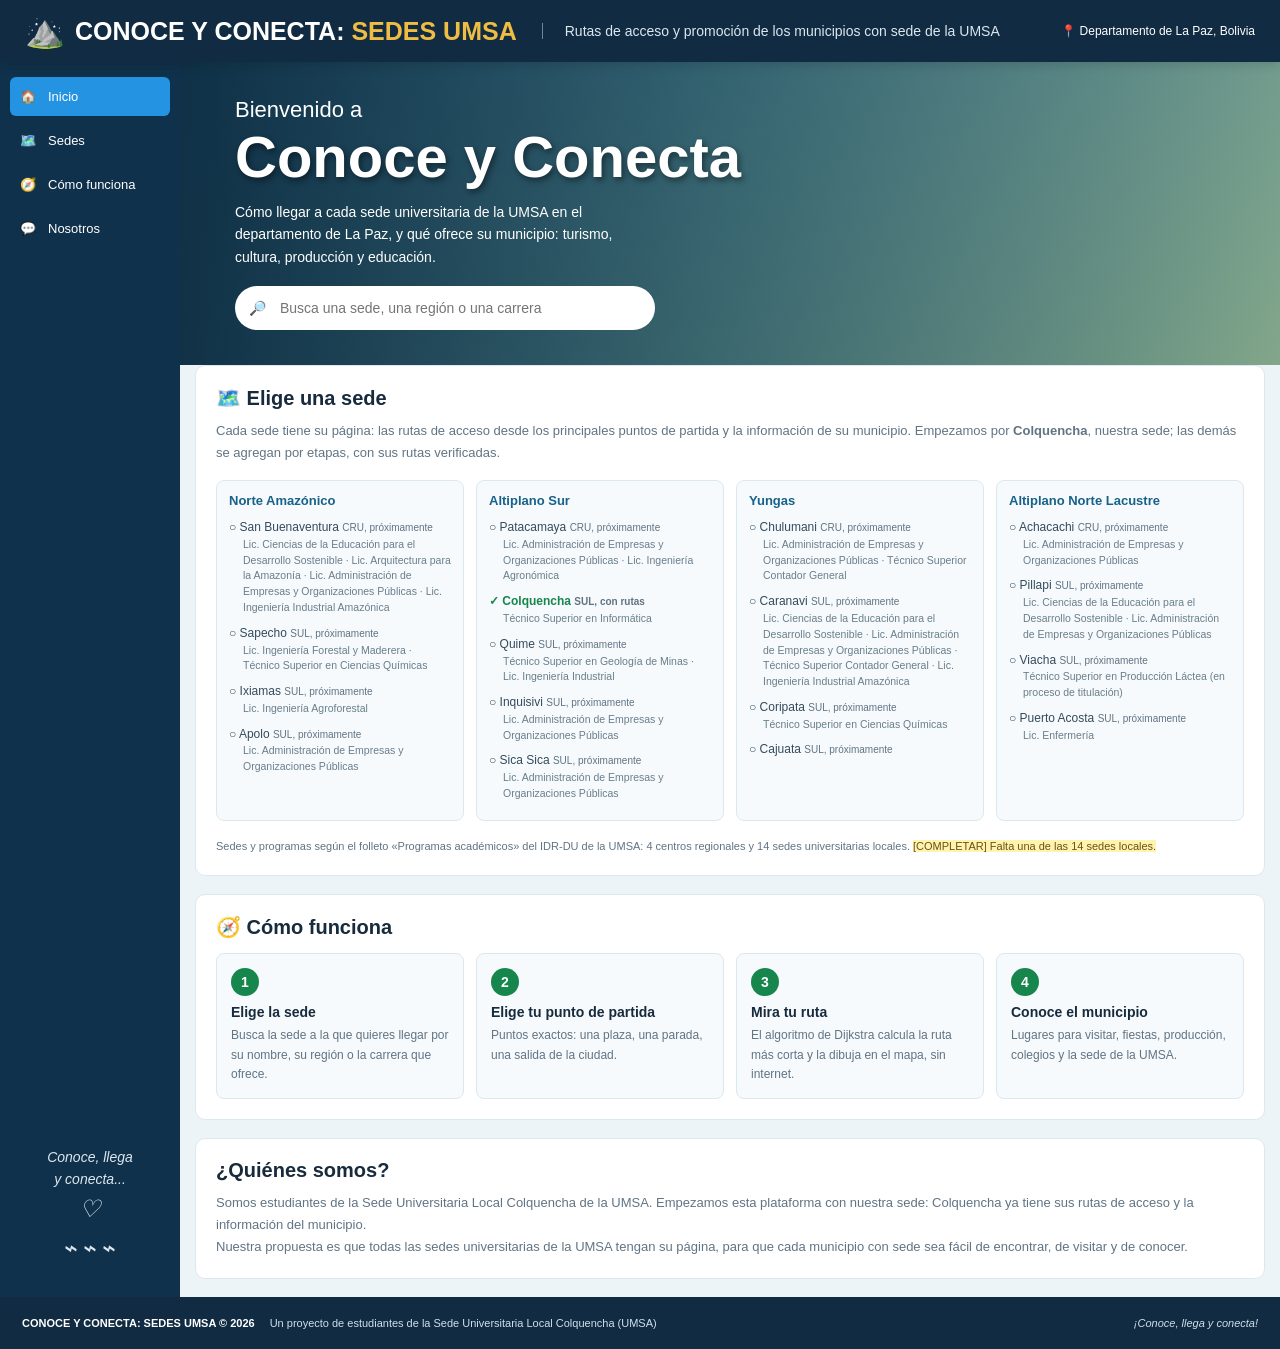
==== index.html @ 4ec98ca7 "Sedes y programas según el folleto del IDR-DU; buscador por carrera" ====
<!DOCTYPE html>
<html lang="es">
<head>
    <meta charset="UTF-8">
    <meta name="viewport" content="width=device-width, initial-scale=1.0">

    <title>Conoce y Conecta: Sedes UMSA</title>

    <link rel="stylesheet" href="estilo.css">
</head>

<body class="inicio">

    <!-- BARRA SUPERIOR -->
    <header class="topbar">

        <a class="logo" href="index.html">
            <span class="logo-icon">⛰️</span>
            <span>CONOCE Y CONECTA: <span>SEDES UMSA</span></span>
        </a>

        <div class="slogan">
            Rutas de acceso y promoción de los municipios con sede de la UMSA
        </div>

        <div class="top-icons">
            <span>📍 Departamento de La Paz, Bolivia</span>
        </div>

    </header>


    <!-- CONTENEDOR PRINCIPAL -->
    <div class="layout">


        <!-- MENÚ LATERAL -->
        <aside class="sidebar">

            <nav>

                <a href="#inicio" class="menu-activo">
                    🏠 <span>Inicio</span>
                </a>

                <a href="#sedes">
                    🗺️ <span>Sedes</span>
                </a>

                <a href="#como">
                    🧭 <span>Cómo funciona</span>
                </a>

                <a href="#nosotros">
                    💬 <span>Nosotros</span>
                </a>

            </nav>


            <div class="sidebar-frase">
                <p>Conoce, llega<br>
                y conecta...</p>

                <div>♡</div>
                <div class="montana">⌁⌁⌁</div>
            </div>

        </aside>


        <!-- CONTENIDO -->
        <main class="contenido">


            <!-- HERO -->
            <section id="inicio" class="hero hero-inicio">

                <div class="hero-text">

                    <p>Bienvenido a</p>

                    <h1>Conoce y Conecta</h1>

                    <span>
                        Cómo llegar a cada sede universitaria de la UMSA
                        en el departamento de La Paz, y qué ofrece su municipio:
                        turismo, cultura, producción y educación.
                    </span>

                    <label class="buscador" for="buscarSede">
                        🔎
                        <input id="buscarSede" type="search"
                               placeholder="Busca una sede, una región o una carrera">
                    </label>

                </div>

            </section>


            <!-- LAS SEDES: las tarjetas las arma inicio.js con SEDES de sedes.js -->
            <section id="sedes" class="sedes">

                <h2>🗺️ Elige una sede</h2>

                <p>
                    Cada sede tiene su página: las rutas de acceso desde los
                    principales puntos de partida y la información de su municipio.
                    Empezamos por <b>Colquencha</b>, nuestra sede; las demás se
                    agregan por etapas, con sus rutas verificadas.
                </p>

                <p id="sinResultados" class="sin-resultados" hidden>
                    No hay ninguna sede con ese nombre.
                </p>

                <div id="sedesRegiones" class="sedes-regiones"></div>

                <p class="sedes-fuente">
                    Sedes y programas según el folleto «Programas académicos» del IDR-DU de la UMSA:
                    4 centros regionales y 14 sedes universitarias locales.
                    <span class="completar">[COMPLETAR] Falta una de las 14 sedes locales.</span>
                </p>

            </section>


            <!-- CÓMO FUNCIONA -->
            <section id="como" class="como">

                <h2>🧭 Cómo funciona</h2>

                <div class="pasos-como">

                    <div>
                        <b>1</b>
                        <h3>Elige la sede</h3>
                        <p>Busca la sede a la que quieres llegar por su nombre, su región o la carrera que ofrece.</p>
                    </div>

                    <div>
                        <b>2</b>
                        <h3>Elige tu punto de partida</h3>
                        <p>Puntos exactos: una plaza, una parada, una salida de la ciudad.</p>
                    </div>

                    <div>
                        <b>3</b>
                        <h3>Mira tu ruta</h3>
                        <p>El algoritmo de Dijkstra calcula la ruta más corta y la dibuja en el mapa, sin internet.</p>
                    </div>

                    <div>
                        <b>4</b>
                        <h3>Conoce el municipio</h3>
                        <p>Lugares para visitar, fiestas, producción, colegios y la sede de la UMSA.</p>
                    </div>

                </div>

            </section>


            <!-- NOSOTROS -->
            <section id="nosotros" class="nosotros">

                <h2>¿Quiénes somos?</h2>

                <p>
                    Somos estudiantes de la Sede Universitaria Local Colquencha
                    de la UMSA. Empezamos esta plataforma con nuestra sede:
                    Colquencha ya tiene sus rutas de acceso y la información del municipio.
                </p>

                <p>
                    Nuestra propuesta es que todas las sedes universitarias de la
                    UMSA tengan su página, para que cada municipio con sede sea
                    fácil de encontrar, de visitar y de conocer.
                </p>

            </section>


        </main>

    </div>


    <!-- PIE DE PÁGINA -->
    <footer>

        <strong>CONOCE Y CONECTA: SEDES UMSA © 2026</strong>

        <span>
            Un proyecto de estudiantes de la Sede Universitaria Local Colquencha (UMSA)
        </span>

        <i>
            ¡Conoce, llega y conecta!
        </i>

    </footer>


    <script src="sedes.js"></script>
    <script src="inicio.js"></script>

</body>
</html>
---- estilo.css ----
/* ==============================
   1. CONFIGURACIÓN GENERAL
============================== */

* {
    margin: 0;
    padding: 0;
    box-sizing: border-box;
}

html {
    scroll-behavior: smooth;
    scroll-padding-top: 80px;
}

body {
    font-family: Arial, Helvetica, sans-serif;
    background: #edf4f8;
    color: #172b3d;
    font-size: 14px;
}

button,
select {
    font-family: inherit;
}

button {
    cursor: pointer;
    transition: 0.3s;
}

button:hover {
    filter: brightness(1.08);
    transform: translateY(-2px);
}

a {
    text-decoration: none;
    color: inherit;
}

/* ==============================
   2. BARRA SUPERIOR
============================== */

.topbar {
    height: 62px;
    width: 100%;
    background: #102b42;
    color: white;
    display: flex;
    align-items: center;
    padding: 0 25px;
    gap: 25px;
    position: sticky;
    top: 0;
    z-index: 1000;
    box-shadow: 0 3px 10px #0002;
}

.logo {
    display: flex;
    align-items: center;
    gap: 10px;
    font-size: 25px;
    font-weight: bold;
    white-space: nowrap;
}

.logo-icon {
    font-size: 32px;
}

.logo > span:last-child > span {
    color: #efbd43;
}

.slogan {
    border-left: 1px solid #718596;
    padding-left: 22px;
    color: #dce7ef;
    font-size: 14px;
}

.top-icons {
    margin-left: auto;
    display: flex;
    align-items: center;
    gap: 18px;
    font-size: 12px;
    white-space: nowrap;
}

/* ==============================
   3. DISTRIBUCIÓN PRINCIPAL
============================== */

.layout {
    display: flex;
    min-height: 100vh;
    align-items: stretch;
}

/* ==============================
   4. MENÚ LATERAL
============================== */

.sidebar {
    width: 180px;
    flex-shrink: 0;
    background: #10314b;
    color: white;
    display: flex;
    flex-direction: column;
    justify-content: space-between;
    padding: 15px 10px;
}

.sidebar nav {
    display: flex;
    flex-direction: column;
    gap: 5px;
}

.sidebar nav a {
    display: flex;
    align-items: center;
    gap: 12px;
    padding: 12px 10px;
    border-radius: 6px;
    font-size: 13px;
    transition: 0.25s;
}

.sidebar nav a:hover,
.sidebar nav a.menu-activo {
    background: #2494e2;
    color: white;
}

.sidebar-frase {
    text-align: center;
    padding: 30px 0 15px;
    color: #dce7ef;
    font-style: italic;
    line-height: 1.6;
}

.sidebar-frase div {
    font-size: 24px;
}

.montana {
    letter-spacing: 5px;
}

/* ==============================
   5. CONTENIDO
============================== */

.contenido {
    flex: 1;
    min-width: 0;
    overflow: hidden;
}

/* ==============================
   6. BANNER PRINCIPAL
============================== */

.hero {
    min-height: 245px;
    display: flex;
    align-items: center;
    padding: 35px 5%;
    color: white;
    background:
        linear-gradient(90deg, #09273ce8, #103a4d99, #102b4230),
        linear-gradient(140deg, #4f8fb0, #9cc39a);
    background-size: cover;
    background-position: center;
}

.hero-text {
    max-width: 570px;
}

.hero-text > p {
    font-size: 22px;
    margin-bottom: 2px;
}

.hero h1 {
    font-size: clamp(38px, 5vw, 58px);
    line-height: 1.1;
    margin-bottom: 12px;
    text-shadow: 2px 3px 6px #0007;
}

.hero-text > span {
    display: block;
    max-width: 420px;
    line-height: 1.6;
    font-size: 14px;
}

.hero button {
    background: #f2bd39;
    color: #203447;
    border: none;
    border-radius: 25px;
    padding: 12px 22px;
    margin-top: 18px;
    font-weight: bold;
}

/* ==============================
   7. SECCIÓN DE RUTAS
============================== */

.rutas-section {
    display: grid;
    grid-template-columns: minmax(220px, 0.85fr)
                           minmax(250px, 1.5fr)
                           minmax(220px, 0.9fr);
    gap: 12px;
    padding: 15px;
    align-items: stretch;
}

.ruta-panel,
.resultado-panel,
.mapa-container {
    background: white;
    border: 1px solid #d8e5ed;
    border-radius: 10px;
    box-shadow: 0 3px 10px #173b5410;
    min-width: 0;
}

.ruta-panel {
    padding: 15px;
}

.titulo-seccion {
    display: flex;
    align-items: flex-start;
    gap: 10px;
    margin-bottom: 20px;
}

.titulo-seccion strong,
.titulo-general > h2:first-child {
    color: #17618a;
}

.titulo-seccion strong {
    font-size: 29px;
}

.titulo-seccion h2 {
    font-size: 16px;
    margin: 3px 0 7px;
}

.titulo-seccion p {
    color: #607383;
    font-size: 11px;
    line-height: 1.5;
}

.ruta-panel > label {
    display: block;
    font-size: 10px;
    font-weight: bold;
    margin: 16px 0 7px;
    color: #435c6e;
}

.ruta-panel select,
.destino {
    width: 100%;
    min-height: 40px;
    padding: 10px;
    background: #f4f8fa;
    border: 1px solid #d8e2e8;
    border-radius: 5px;
    color: #344b5c;
}

.destino {
    display: flex;
    align-items: center;
}

.algoritmos {
    display: flex;
    flex-direction: column;
    gap: 11px;
    padding: 5px 0;
}

.algoritmos label {
    display: flex;
    align-items: center;
    gap: 7px;
    font-size: 12px;
    cursor: pointer;
}

.algoritmos input {
    accent-color: #2479c4;
}

.algoritmos small {
    color: #738493;
    font-size: 10px;
}

.boton {
    width: 100%;
    padding: 12px;
    border: none;
    border-radius: 6px;
    font-weight: bold;
}

.calcular {
    background: #16864d;
    color: white;
    margin-top: 18px;
}

.info-ruta {
    margin-top: 13px;
    background: #eaf5ff;
    color: #355a75;
    border-radius: 6px;
    padding: 11px;
    display: flex;
    gap: 8px;
    font-size: 10px;
    line-height: 1.5;
}

/* ==============================
   8. MAPA PROVISIONAL
============================== */

.mapa-container {
    overflow: hidden;
    min-height: 400px;
}

.mapa-placeholder {
    height: 100%;
    min-height: 400px;
    position: relative;
    overflow: hidden;
    padding: 20px;
    background:
        radial-gradient(ellipse at 30% 30%, #b5d6a4, transparent 35%),
        radial-gradient(ellipse at 75% 65%, #8dbb89, transparent 40%),
        linear-gradient(140deg, #d7e4bf, #b8d3ad 45%, #8bb49a);
}

.mapa-placeholder::before {
    content: "";
    position: absolute;
    inset: 0;
    opacity: 0.35;
    background-image:
        repeating-linear-gradient(
            35deg,
            transparent 0 28px,
            #ffffff 29px 31px,
            transparent 32px 60px
        );
}

.mapa-titulo {
    position: relative;
    z-index: 2;
    display: inline-block;
    background: white;
    padding: 9px 12px;
    border-radius: 5px;
    font-weight: bold;
    box-shadow: 0 2px 7px #0002;
}

.ruta-linea {
    position: absolute;
    top: 42%;
    left: 15%;
    width: 70%;
    height: 30%;
    display: flex;
    align-items: center;
}

.linea {
    position: absolute;
    width: 100%;
    height: 7px;
    background: #1878ed;
    border: 2px solid white;
    border-radius: 10px;
    transform: rotate(25deg);
    box-shadow: 0 1px 4px #0004;
}

.punto {
    position: absolute;
    z-index: 2;
    font-size: 28px;
}

.punto1 {
    left: 0;
    top: -30px;
}

.punto2 {
    right: 0;
    bottom: -35px;
}

.mapa-lugares {
    position: absolute;
    inset: 25% 10%;
}

.mapa-lugares span {
    position: absolute;
    font-weight: bold;
    font-size: 11px;
    color: #243b2c;
    background: #ffffffc9;
    padding: 4px 6px;
    border-radius: 4px;
}

.mapa-lugares span:nth-child(1) {
    top: 0;
    left: 15%;
}

.mapa-lugares span:nth-child(2) {
    top: 23%;
    left: 2%;
}

.mapa-lugares span:nth-child(3) {
    top: 35%;
    left: 35%;
}

.mapa-lugares span:nth-child(4) {
    top: 55%;
    left: 45%;
}

.mapa-lugares span:nth-child(5) {
    bottom: 0;
    left: 10%;
}

.mapa-lugares span:nth-child(6) {
    bottom: 5%;
    right: 0;
}

.mapa-mensaje {
    position: absolute;
    bottom: 12px;
    left: 12px;
    right: 12px;
    padding: 9px;
    border-radius: 5px;
    background: #ffffffdf;
    color: #344b5c;
    text-align: center;
    font-size: 11px;
}

/* ==============================
   9. RESULTADO DE RUTA
============================== */

.resultado-panel {
    padding: 15px;
}

.resultado-titulo {
    display: flex;
    align-items: center;
    gap: 10px;
    color: #17653d;
    font-size: 16px;
    margin-bottom: 20px;
}

.resultado-titulo:first-letter {
    color: #16864d;
}

#resultadoRuta > p {
    font-size: 12px;
    margin: 12px 0;
    line-height: 1.5;
}

.estadisticas {
    background: #e2f7e8;
    border: 1px solid #c5ebd0;
    border-radius: 7px;
    padding: 14px;
    display: flex;
    flex-direction: column;
    gap: 15px;
    margin: 15px 0;
}

.estadisticas div {
    display: grid;
    grid-template-columns: 30px 1fr;
    align-items: center;
    gap: 2px 7px;
}

.estadisticas div > span {
    grid-row: span 2;
    font-size: 23px;
}

.estadisticas b {
    color: #17653d;
    font-size: 19px;
}

.estadisticas small {
    color: #557261;
    font-size: 10px;
}

.resultado-panel h4 {
    font-size: 12px;
    margin: 17px 0 10px;
}

#rutaPasos {
    list-style: none;
    counter-reset: paso;
    font-size: 11px;
}

#rutaPasos li {
    counter-increment: paso;
    display: flex;
    align-items: center;
    gap: 9px;
    margin: 12px 0;
}

#rutaPasos li::before {
    content: counter(paso);
    background: #218548;
    color: white;
    min-width: 20px;
    height: 20px;
    border-radius: 50%;
    display: grid;
    place-items: center;
    font-weight: bold;
}

.detalles {
    background: #16864d;
    color: white;
    margin-top: 12px;
}

.importante {
    margin-top: 14px;
    padding: 12px;
    border-radius: 7px;
    background: #fff4dc;
    color: #96620b;
    font-size: 11px;
}

.importante p {
    line-height: 1.5;
    margin-top: 6px;
    color: #705c3c;
}

/* ==============================
   10. TARJETAS DE ACCESO
============================== */

.accesos {
    margin: 5px 15px 15px;
    padding: 15px;
    background: white;
    border: 1px solid #dce8ef;
    border-radius: 10px;
}

.titulo-general h2 {
    font-size: 18px;
    margin-bottom: 8px;
}

.titulo-general p {
    font-size: 12px;
    color: #697e8c;
    margin-bottom: 18px;
}

.acceso-grid {
    display: grid;
    grid-template-columns: repeat(3, minmax(0, 1fr));
    gap: 12px;
}

.acceso-card {
    position: relative;
    padding: 20px 15px 20px 75px;
    border-radius: 8px;
    min-height: 120px;
    border: 1px solid;
}

.acceso-card h3 {
    font-size: 13px;
    margin-bottom: 10px;
}

.acceso-card p {
    font-size: 11px;
    line-height: 1.7;
}

.acceso-icon {
    position: absolute;
    left: 17px;
    top: 30px;
    font-size: 32px;
}

.acceso-card > span {
    position: absolute;
    right: 12px;
    bottom: 12px;
    font-size: 18px;
}

.azul {
    background: #e5f4ff;
    color: #145b8e;
    border-color: #9bd3f5;
}

.verde {
    background: #e5faec;
    color: #236d38;
    border-color: #b1e7bf;
}

.morado {
    background: #f0e9ff;
    color: #60418b;
    border-color: #d0b9f0;
}

/* ==============================
   11. POR QUÉ VISITAR
============================== */

.visitar {
    margin: 0 15px 15px;
    padding: 15px;
    display: grid;
    grid-template-columns: minmax(120px, 0.8fr) 1.2fr;
    gap: 20px;
    align-items: center;
    background: white;
    border: 1px solid #dce8ef;
    border-radius: 10px;
}

.visitar-imagen {
    min-height: 140px;
    display: grid;
    place-items: center;
    border-radius: 8px;
    background: linear-gradient(140deg, #8bc9ec, #d4e8b6, #8bb58a);
    font-size: 55px;
}

.visitar-texto h2 {
    font-size: 17px;
    margin-bottom: 12px;
}

.visitar-texto p {
    color: #617484;
    font-size: 12px;
    line-height: 1.8;
}

.visitar-texto button {
    margin-top: 12px;
    border: none;
    border-radius: 20px;
    background: #16864d;
    color: white;
    padding: 11px 17px;
    font-size: 11px;
    font-weight: bold;
}

/* ==============================
   12. TARJETAS PRINCIPALES
============================== */

.categorias {
    display: grid;
    grid-template-columns: repeat(5, minmax(0, 1fr));
    gap: 12px;
    padding: 0 15px 20px;
}

.categoria-card {
    background: white;
    border: 1px solid #dce8ef;
    border-radius: 9px;
    overflow: hidden;
    box-shadow: 0 3px 10px #173b540d;
    min-width: 0;
}

.categoria-imagen {
    min-height: 100px;
    display: grid;
    place-items: center;
    font-size: 40px;
    background: linear-gradient(135deg, #b5d7c5, #dce9bd);
}

.turismo-img {
    background: linear-gradient(135deg, #7eb4d0, #d3e7c0);
}

.cultura-img {
    background: linear-gradient(135deg, #d8a7a4, #f0d6a2);
}

.produccion-img {
    background: linear-gradient(135deg, #9dc98a, #e7d58a);
}

.educacion-img {
    background: linear-gradient(135deg, #a4cbe8, #f0d5a4);
}

.umsa-img {
    background: linear-gradient(135deg, #8cb9d7, #dce7f0);
}

.categoria-contenido {
    padding: 13px;
    position: relative;
}

.icono-categoria {
    width: 32px;
    height: 32px;
    border-radius: 50%;
    background: #176c94;
    color: white;
    display: grid;
    place-items: center;
    margin-top: -30px;
    margin-bottom: 9px;
    border: 3px solid white;
}

.categoria-card h3 {
    font-size: 12px;
    margin-bottom: 8px;
}

.categoria-card p {
    font-size: 10px;
    line-height: 1.6;
    color: #627585;
    min-height: 48px;
}

.categoria-card button {
    display: block;
    width: 100%;
    margin-top: 10px;
    padding: 8px 5px;
    border-radius: 18px;
    border: 1px solid #b7d8ee;
    background: #e8f5ff;
    color: #17618a;
    font-size: 10px;
}

/* ==============================
   13. GALERÍA Y NOSOTROS
============================== */

.galeria,
.nosotros {
    margin: 0 15px 18px;
    padding: 20px;
    background: white;
    border: 1px solid #dce8ef;
    border-radius: 10px;
}

.galeria h2,
.nosotros h2 {
    font-size: 20px;
    margin-bottom: 10px;
}

.galeria > p,
.nosotros > p {
    font-size: 13px;
    line-height: 1.7;
    color: #617484;
}

.galeria-box {
    display: grid;
    grid-template-columns: repeat(4, minmax(0, 1fr));
    gap: 12px;
    margin-top: 18px;
}

.galeria-box div {
    min-height: 110px;
    display: grid;
    place-items: center;
    border-radius: 8px;
    font-size: 35px;
    background: linear-gradient(135deg, #b7d9e7, #d8e8b9);
}

/* ==============================
   14. PIE DE PÁGINA
============================== */

footer {
    min-height: 52px;
    background: #102b42;
    color: white;
    padding: 15px 22px;
    display: flex;
    align-items: center;
    gap: 15px;
    font-size: 11px;
}

footer span {
    color: #d1e0eb;
}

footer i {
    margin-left: auto;
    color: #d1e0eb;
}

/* ==============================
   15. ADAPTACIÓN A TABLET
============================== */

@media (max-width: 1100px) {

    .top-icons {
        display: none;
    }

    .rutas-section {
        grid-template-columns: minmax(220px, 0.8fr)
                               minmax(250px, 1.2fr);
    }

    .resultado-panel {
        grid-column: 1 / -1;
    }

    .categorias {
        grid-template-columns: repeat(3, minmax(0, 1fr));
    }

}

/* ==============================
   16. ADAPTACIÓN A CELULAR
============================== */

@media (max-width: 700px) {

    .topbar {
        height: auto;
        min-height: 60px;
        padding: 12px;
        flex-wrap: wrap;
        gap: 8px;
    }

    .logo {
        font-size: 20px;
    }

    .logo-icon {
        font-size: 25px;
    }

    .slogan {
        width: 100%;
        border-left: none;
        padding-left: 0;
        font-size: 11px;
    }

    .layout {
        display: block;
    }

    .sidebar {
        width: 100%;
        padding: 8px;
    }

    .sidebar nav {
        flex-direction: row;
        overflow-x: auto;
        gap: 5px;
    }

    .sidebar nav a {
        flex-shrink: 0;
        padding: 10px;
        font-size: 12px;
    }

    .sidebar-frase {
        display: none;
    }

    .hero {
        min-height: 250px;
        padding: 25px 20px;
        background-position: center;
    }

    .hero h1 {
        font-size: 40px;
    }

    .hero-text > p {
        font-size: 18px;
    }

    .rutas-section {
        grid-template-columns: 1fr;
        padding: 10px;
    }

    .mapa-container {
        min-height: 300px;
    }

    .mapa-placeholder {
        min-height: 300px;
    }

    .resultado-panel {
        grid-column: auto;
    }

    .accesos {
        margin: 5px 10px 12px;
        padding: 12px;
    }

    .acceso-grid {
        grid-template-columns: 1fr;
    }

    .visitar {
        grid-template-columns: 1fr;
        margin: 10px;
    }

    .visitar-imagen {
        min-height: 150px;
    }

    .categorias {
        grid-template-columns: repeat(2, minmax(0, 1fr));
        padding: 0 10px 15px;
        gap: 10px;
    }

    .categoria-imagen {
        min-height: 85px;
    }

    .galeria-box {
        grid-template-columns: repeat(2, minmax(0, 1fr));
    }

    footer {
        flex-direction: column;
        align-items: flex-start;
        gap: 8px;
    }

    footer i {
        margin-left: 0;
    }

}

@media (max-width: 380px) {

    .categorias {
        grid-template-columns: 1fr;
    }

}
/* Ajustar imágenes de las tarjetas */
.categoria-imagen {
    width: 100%;
    height: 190px;
    overflow: hidden;
    border-radius: 10px 10px 0 0;
}

.categoria-imagen img {
    width: 100%;
    height: 100%;
    object-fit: cover;
    object-position: center;
    display: block;
}

/* Mantener la imagen dentro de su tarjeta */
.categoria-card {
    overflow: hidden;
    box-sizing: border-box;
}
/* ==============================
   17. MAPA, DETALLES Y SECCIONES
   (agregado para que funcionen script.js y datos.js)
============================== */

#mapaRuta {
    position: relative;
    z-index: 1;
    display: block;
    width: 100%;
    height: auto;
    margin: 8px 0 40px;
}

#mapaRuta .tramo {
    stroke: #ffffff;
    stroke-width: 3;
    opacity: 0.9;
}

#mapaRuta .tramo.lejos {
    stroke-dasharray: 6 5;
}

#mapaRuta .tramo.activo {
    stroke: #1878ed;
    stroke-width: 7;
    opacity: 1;
}

#mapaRuta .km {
    paint-order: stroke;
    stroke: #ffffffd9;
    stroke-width: 3px;
    font-size: 11px;
    fill: #243b2c;
    text-anchor: middle;
    font-weight: bold;
}

#mapaRuta .lugar {
    fill: #ffffff;
    stroke: #17618a;
    stroke-width: 2.5;
}

#mapaRuta .lugar.cruce {
    fill: #dce7ef;
    stroke: #607383;
}

#mapaRuta .lugar.destino {
    fill: #16864d;
    stroke: #ffffff;
    stroke-width: 3;
}

#mapaRuta .lugar.activo:not(.destino) {
    fill: #1878ed;
    stroke: #ffffff;
}

#mapaRuta .nombre {
    font-size: 13px;
    font-weight: bold;
    fill: #172b3d;
    paint-order: stroke;
    stroke: #ffffffcc;
    stroke-width: 3px;
}

#mapaRuta .nombre.cruce {
    font-weight: normal;
    font-style: italic;
    font-size: 11px;
}

#rutaPasos li span {
    line-height: 1.5;
}

.nota-algoritmo {
    margin-top: 10px;
    font-size: 11px;
    color: #17618a;
    line-height: 1.5;
}

.detalle-ruta {
    margin-top: 12px;
    font-size: 11px;
    overflow-x: auto;
}

.detalle-ruta table {
    width: 100%;
    border-collapse: collapse;
    margin: 8px 0;
}

.detalle-ruta th,
.detalle-ruta td {
    border: 1px solid #d8e5ed;
    padding: 5px;
    text-align: left;
    vertical-align: top;
}

.detalle-ruta th {
    background: #eaf5ff;
}

.detalle-ruta .fuente {
    color: #607383;
    font-style: italic;
}

.detalle-seccion {
    margin-top: 10px;
    font-size: 10px;
    line-height: 1.6;
    color: #344b5c;
}

.detalle-seccion ul {
    padding-left: 16px;
}

.detalle-seccion p {
    font-style: italic;
    min-height: 0;
}

/* En celular el nombre no entraba en una línea (white-space: nowrap)
   y empujaba la página a 402 px de ancho: barra horizontal. */
@media (max-width: 700px) {
    .logo {
        white-space: normal;
        font-size: 18px;
        line-height: 1.2;
    }
}

/* ==============================
   18. VERSIÓN 2: LAS SEDES DE LA UMSA
   La barra de sedes, la sección de sedes, la galería con
   fotos y las marcas [COMPLETAR].
============================== */

/* Barra de sedes: una fila que se desplaza de lado, un enlace por sede */
.sedes-barra {
    display: flex;
    gap: 8px;
    padding: 8px 25px;
    overflow-x: auto;
    background: #17384f;
    scrollbar-width: thin;
}

.sedes-barra a {
    flex: 0 0 auto;
    border: 1px solid #4d6b80;
    border-radius: 20px;
    padding: 5px 12px;
    color: #a9bccb;
    font-size: 12px;
    text-decoration: none;
}

.sedes-barra a.activa {
    color: #ffffff;
    border-color: #9bd3f5;
}

.sedes-barra a[aria-current] {
    background: #efbd43;
    border-color: #efbd43;
    color: #102b42;
    font-weight: bold;
}

.hero-prototipo {
    display: block;
    max-width: 420px;
    margin-top: 10px;
    font-size: 12px;
    opacity: 0.9;
}

/* Sección de sedes, agrupada por región */
.sedes {
    margin: 0 15px 18px;
    padding: 20px;
    background: white;
    border: 1px solid #dce8ef;
    border-radius: 10px;
}

.sedes h2 {
    font-size: 20px;
    margin-bottom: 10px;
}

.sedes > p {
    font-size: 13px;
    line-height: 1.7;
    color: #617484;
}

.sedes-regiones {
    display: grid;
    grid-template-columns: repeat(auto-fit, minmax(200px, 1fr));
    gap: 12px;
    margin: 16px 0;
}

.sedes-regiones section {
    padding: 12px;
    border: 1px solid #dce8ef;
    border-radius: 8px;
    background: #f6fafc;
}

.sedes-regiones h3 {
    font-size: 13px;
    color: #17618a;
    margin-bottom: 8px;
}

.sedes-regiones li {
    list-style: none;
    font-size: 12px;
    line-height: 1.9;
}

.sedes-regiones a {
    color: #344b5c;
    text-decoration: none;
}

.sedes-regiones a:hover {
    text-decoration: underline;
}

.sedes-regiones a.activa {
    font-weight: bold;
    color: #16864d;
}

.sedes-regiones small {
    color: #607383;
}

.sedes-fuente {
    font-size: 11px !important;
}

/* Lo que el grupo tiene que completar se ve resaltado */
.completar,
.detalle-seccion li.completar {
    background: #fff3b0;
    color: #6b5212;
    font-style: normal;
}

/* Galería: foto si está, ícono con leyenda si falta */
.galeria-box figure {
    position: relative;
    min-height: 130px;
    margin: 0;
    display: grid;
    place-items: center;
    border-radius: 8px;
    overflow: hidden;
    background: linear-gradient(135deg, #b7d9e7, #d8e8b9);
}

.galeria-box figure > span {
    font-size: 35px;
}

.galeria-box figure img {
    position: absolute;
    inset: 0;
    width: 100%;
    height: 100%;
    object-fit: cover;
}

.galeria-box figure img + span {
    display: none;
}

.galeria-box figcaption {
    position: absolute;
    left: 0;
    right: 0;
    bottom: 0;
    padding: 4px 6px;
    background: #102b42cc;
    color: white;
    font-size: 11px;
}

.galeria-box figcaption i {
    display: block;
    font-size: 10px;
}

.galeria-box {
    grid-template-columns: repeat(3, minmax(0, 1fr));
}

@media (max-width: 700px) {
    .sedes-barra,
    .sedes-aviso {
        padding-left: 12px;
        padding-right: 12px;
    }

    .galeria-box {
        grid-template-columns: repeat(2, minmax(0, 1fr));
    }
}

/* ==============================
   19. EL INICIO DE TODAS LAS SEDES Y LA SEDE "PRÓXIMAMENTE"
============================== */

.logo {
    color: inherit;
    text-decoration: none;
}

.hero-inicio {
    min-height: 300px;
}

.buscador {
    display: flex;
    align-items: center;
    gap: 8px;
    max-width: 420px;
    margin-top: 18px;
    padding: 4px 4px 4px 14px;
    border-radius: 25px;
    background: white;
    color: #203447;
}

.buscador input {
    flex: 1;
    min-width: 0;
    border: none;
    padding: 10px 6px;
    font-size: 14px;
    background: transparent;
}

.buscador input:focus {
    outline: none;
}

.sin-resultados {
    margin-top: 12px;
    font-style: italic;
}

.como {
    margin: 0 15px 18px;
    padding: 20px;
    background: white;
    border: 1px solid #dce8ef;
    border-radius: 10px;
}

.como h2 {
    font-size: 20px;
    margin-bottom: 14px;
}

.pasos-como {
    display: grid;
    grid-template-columns: repeat(auto-fit, minmax(170px, 1fr));
    gap: 12px;
}

.pasos-como > div {
    padding: 14px;
    border-radius: 8px;
    background: #f6fafc;
    border: 1px solid #dce8ef;
}

.pasos-como b {
    display: inline-grid;
    place-items: center;
    width: 28px;
    height: 28px;
    border-radius: 50%;
    background: #16864d;
    color: white;
    margin-bottom: 8px;
}

.pasos-como h3 {
    font-size: 14px;
    margin-bottom: 6px;
}

.pasos-como p {
    font-size: 12px;
    line-height: 1.6;
    color: #617484;
}

.proximamente {
    margin: 15px;
    padding: 30px 25px;
    background: white;
    border: 1px solid #dce8ef;
    border-radius: 10px;
}

.proximamente h1 {
    font-size: 30px;
    margin-bottom: 10px;
    color: #102b42;
}

.proximamente p {
    font-size: 14px;
    line-height: 1.7;
    color: #617484;
    margin-bottom: 12px;
}

.proximamente .boton {
    display: inline-block;
    padding: 10px 18px;
    border-radius: 8px;
    background: #16864d;
    color: white;
    text-decoration: none;
}

.sidebar nav a.volver {
    opacity: 0.85;
    border-bottom: 1px solid #ffffff22;
}

.sedes-regiones .programas {
    display: block;
    margin: -2px 0 6px 14px;
    font-size: 10.5px;
    line-height: 1.5;
    color: #697e8c;
}

#proximamenteProgramas h3 {
    font-size: 15px;
    color: #17618a;
    margin: 6px 0;
}

#proximamenteProgramas ul {
    margin: 0 0 16px 18px;
    font-size: 14px;
    line-height: 1.8;
    color: #344b5c;
}
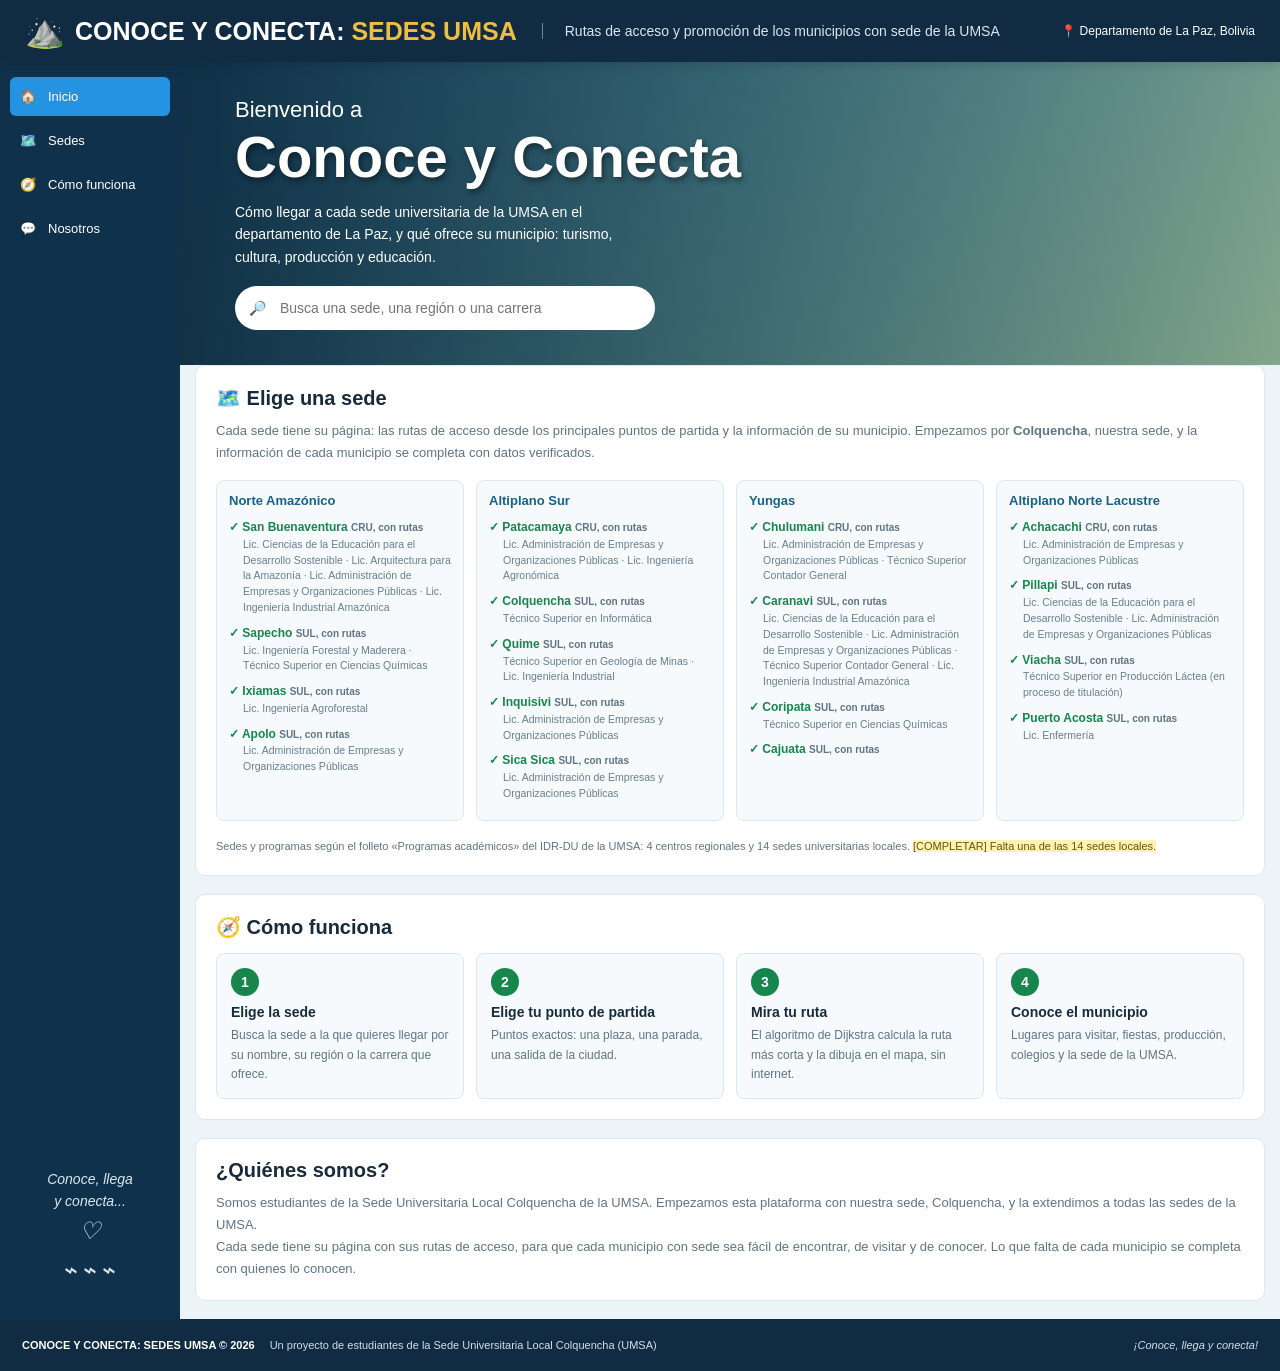
==== commit d556bc6a: "Las 17 sedes funcionan: rutas de OpenStreetMap para las 16 sedes nuevas" ====
--- a/index.html
+++ b/index.html
@@ -107,8 +107,8 @@
                 <p>
                     Cada sede tiene su página: las rutas de acceso desde los
                     principales puntos de partida y la información de su municipio.
-                    Empezamos por <b>Colquencha</b>, nuestra sede; las demás se
-                    agregan por etapas, con sus rutas verificadas.
+                    Empezamos por <b>Colquencha</b>, nuestra sede, y la información de
+                    cada municipio se completa con datos verificados.
                 </p>
 
                 <p id="sinResultados" class="sin-resultados" hidden>
@@ -169,14 +169,14 @@
 
                 <p>
                     Somos estudiantes de la Sede Universitaria Local Colquencha
-                    de la UMSA. Empezamos esta plataforma con nuestra sede:
-                    Colquencha ya tiene sus rutas de acceso y la información del municipio.
+                    de la UMSA. Empezamos esta plataforma con nuestra sede,
+                    Colquencha, y la extendimos a todas las sedes de la UMSA.
                 </p>
 
                 <p>
-                    Nuestra propuesta es que todas las sedes universitarias de la
-                    UMSA tengan su página, para que cada municipio con sede sea
-                    fácil de encontrar, de visitar y de conocer.
+                    Cada sede tiene su página con sus rutas de acceso, para que cada
+                    municipio con sede sea fácil de encontrar, de visitar y de conocer.
+                    Lo que falta de cada municipio se completa con quienes lo conocen.
                 </p>
 
             </section>
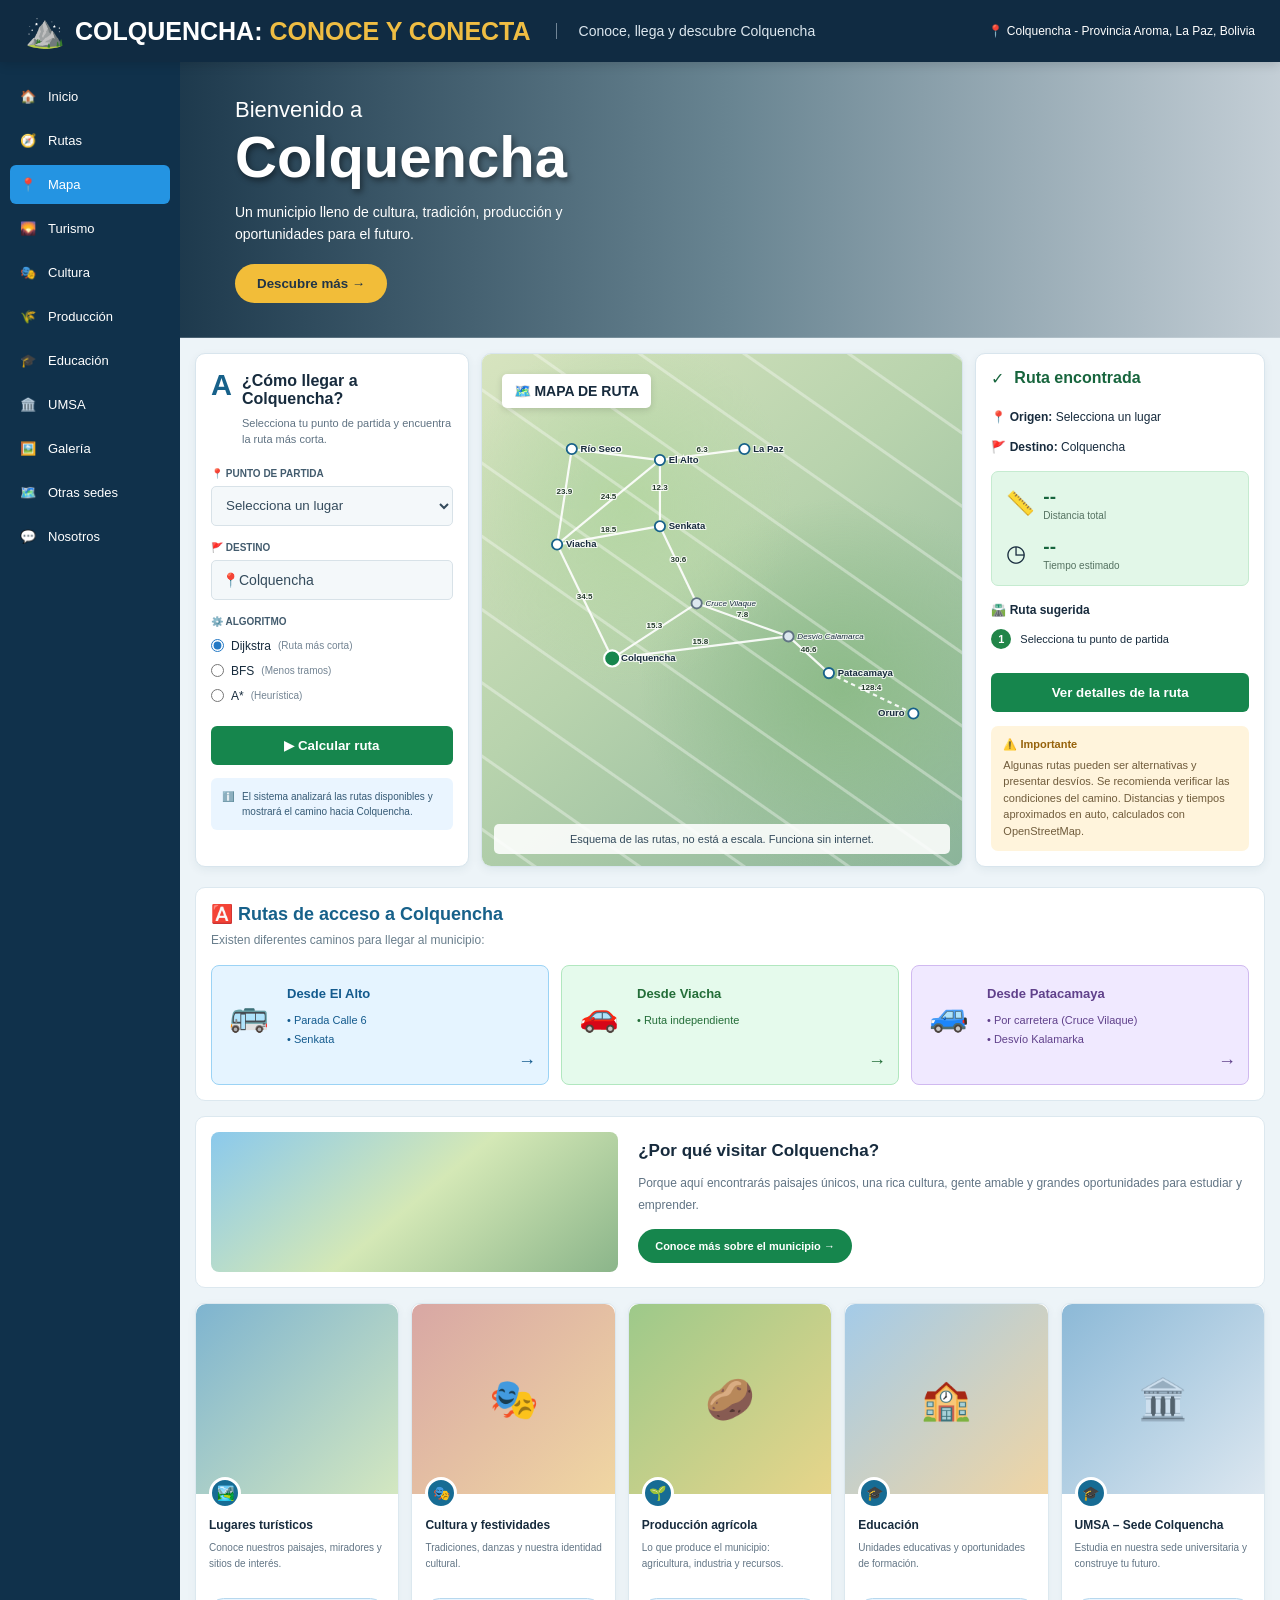
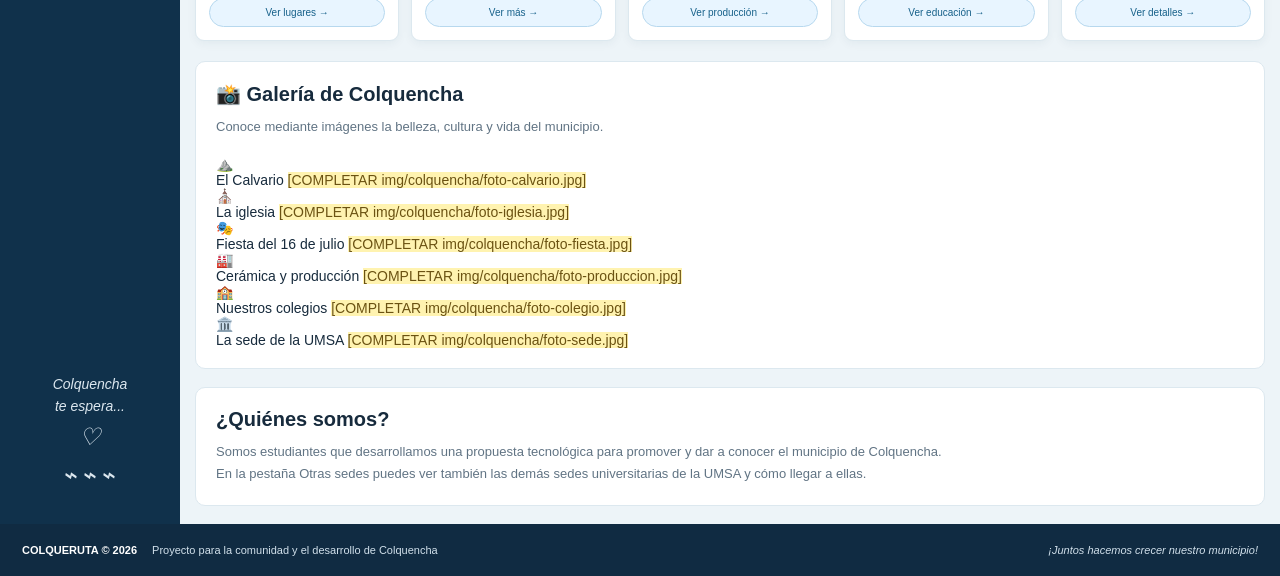
==== commit f3a383e1: "Colquencha: Conoce y Conecta, con la pestaña Otras sedes" ====
--- a/index.html
+++ b/index.html
@@ -4,30 +4,35 @@
     <meta charset="UTF-8">
     <meta name="viewport" content="width=device-width, initial-scale=1.0">
 
-    <title>Conoce y Conecta: Sedes UMSA</title>
+    <title>Colquencha - Conoce y Conecta</title>
 
     <link rel="stylesheet" href="estilo.css">
 </head>
 
-<body class="inicio">
+<body>
 
     <!-- BARRA SUPERIOR -->
     <header class="topbar">
 
         <a class="logo" href="index.html">
             <span class="logo-icon">⛰️</span>
-            <span>CONOCE Y CONECTA: <span>SEDES UMSA</span></span>
+            <span>COLQUENCHA: <span>CONOCE Y CONECTA</span></span>
         </a>
 
         <div class="slogan">
-            Rutas de acceso y promoción de los municipios con sede de la UMSA
+            Conoce, llega y descubre Colquencha
         </div>
 
         <div class="top-icons">
-            <span>📍 Departamento de La Paz, Bolivia</span>
+            <span>📍 <span class="nombre-sede">Colquencha</span> - <span id="ubicacion">La Paz</span>, Bolivia</span>
         </div>
 
     </header>
+
+
+    <!-- BARRA DE SEDES: solo en las páginas de las otras sedes (pestaña "Otras sedes").
+         La llena script.js con SEDES de sedes.js -->
+    <nav class="sedes-barra" id="sedesBarra" aria-label="Otras sedes de la UMSA" hidden></nav>
 
 
     <!-- CONTENEDOR PRINCIPAL -->
@@ -39,19 +44,52 @@
 
             <nav>
 
+                <!-- Solo en las páginas de las otras sedes -->
+                <a href="otras-sedes.html" class="volver" id="volverSedes" hidden>
+                    ← <span>Volver a otras sedes</span>
+                </a>
+
                 <a href="#inicio" class="menu-activo">
                     🏠 <span>Inicio</span>
                 </a>
 
-                <a href="#sedes">
-                    🗺️ <span>Sedes</span>
-                </a>
-
-                <a href="#como">
-                    🧭 <span>Cómo funciona</span>
-                </a>
-
-                <a href="#nosotros">
+                <a href="#rutas">
+                    🧭 <span>Rutas</span>
+                </a>
+
+                <a href="#mapa">
+                    📍 <span>Mapa</span>
+                </a>
+
+                <a href="#turismo">
+                    🌄 <span>Turismo</span>
+                </a>
+
+                <a href="#cultura">
+                    🎭 <span>Cultura</span>
+                </a>
+
+                <a href="#produccion">
+                    🌾 <span>Producción</span>
+                </a>
+
+                <a href="#educacion">
+                    🎓 <span>Educación</span>
+                </a>
+
+                <a href="#umsa">
+                    🏛️ <span>UMSA</span>
+                </a>
+
+                <a href="#galeria">
+                    🖼️ <span>Galería</span>
+                </a>
+
+                <a href="otras-sedes.html" class="pestana-sedes">
+                    🗺️ <span>Otras sedes</span>
+                </a>
+
+                <a href="#nosotros" id="enlaceNosotros">
                     💬 <span>Nosotros</span>
                 </a>
 
@@ -59,8 +97,8 @@
 
 
             <div class="sidebar-frase">
-                <p>Conoce, llega<br>
-                y conecta...</p>
+                <p><span class="nombre-sede">Colquencha</span><br>
+                te espera...</p>
 
                 <div>♡</div>
                 <div class="montana">⌁⌁⌁</div>
@@ -73,113 +111,475 @@
         <main class="contenido">
 
 
+            <!-- SEDE SIN DATOS TODAVÍA: se muestra en lugar de todo lo demás -->
+            <section id="proximamente" class="proximamente" hidden>
+                <h1 class="nombre-sede"></h1>
+                <p id="proximamenteTexto"></p>
+                <div id="proximamenteProgramas"></div>
+                <p>
+                    Esta sede todavía no tiene sus rutas. Mientras tanto, conoce
+                    <a href="index.html">Colquencha</a> o las otras sedes de la UMSA.
+                </p>
+                <a class="boton" href="otras-sedes.html">← Ver otras sedes</a>
+            </section>
+
+
+            <div id="contenidoSede">
+
+
             <!-- HERO -->
-            <section id="inicio" class="hero hero-inicio">
+            <section id="inicio" class="hero">
 
                 <div class="hero-text">
 
                     <p>Bienvenido a</p>
 
-                    <h1>Conoce y Conecta</h1>
-
-                    <span>
-                        Cómo llegar a cada sede universitaria de la UMSA
-                        en el departamento de La Paz, y qué ofrece su municipio:
-                        turismo, cultura, producción y educación.
-                    </span>
-
-                    <label class="buscador" for="buscarSede">
-                        🔎
-                        <input id="buscarSede" type="search"
-                               placeholder="Busca una sede, una región o una carrera">
-                    </label>
+                    <h1 class="nombre-sede">Colquencha</h1>
+
+                    <span id="lema"></span>
+
+                    <small class="hero-prototipo" id="sedeUmsa"></small>
+
+                    <button>
+                        Descubre más →
+                    </button>
 
                 </div>
 
             </section>
 
 
-            <!-- LAS SEDES: las tarjetas las arma inicio.js con SEDES de sedes.js -->
-            <section id="sedes" class="sedes">
-
-                <h2>🗺️ Elige una sede</h2>
+            <!-- SECCIÓN DE RUTAS -->
+            <section id="rutas" class="rutas-section">
+
+                <div class="ruta-panel">
+
+                    <div class="titulo-seccion">
+                        <strong>A</strong>
+
+                        <div>
+                            <h2>¿Cómo llegar a <span class="nombre-sede">Colquencha</span>?</h2>
+
+                            <p>
+                                Selecciona tu punto de partida y encuentra
+                                la ruta más corta.
+                            </p>
+                        </div>
+                    </div>
+
+
+                    <!-- PUNTO DE PARTIDA -->
+                    <label>📍 PUNTO DE PARTIDA</label>
+
+                    <select id="origen">
+
+                        <option value="">
+                            Selecciona un lugar
+                        </option>
+
+                        <!-- Las demás opciones las agrega script.js desde datos.js -->
+
+                    </select>
+
+
+                    <!-- DESTINO -->
+                    <label>🚩 DESTINO</label>
+
+                    <div class="destino">
+                        📍 <span class="nombre-sede">Colquencha</span>
+                    </div>
+
+
+                    <!-- ALGORITMO -->
+                    <label>⚙️ ALGORITMO</label>
+
+                    <div class="algoritmos">
+
+                        <label>
+                            <input
+                                type="radio"
+                                name="algoritmo"
+                                value="dijkstra"
+                                checked
+                            >
+                            Dijkstra
+                            <small>(Ruta más corta)</small>
+                        </label>
+
+                        <label>
+                            <input
+                                type="radio"
+                                name="algoritmo"
+                                value="bfs"
+                            >
+                            BFS
+                            <small>(Menos tramos)</small>
+                        </label>
+
+                        <label>
+                            <input
+                                type="radio"
+                                name="algoritmo"
+                                value="aestrella"
+                            >
+                            A*
+                            <small>(Heurística)</small>
+                        </label>
+
+                    </div>
+
+
+                    <!-- BOTÓN -->
+                    <button class="boton calcular">
+                        ▶ Calcular ruta
+                    </button>
+
+
+                    <div class="info-ruta">
+                        ℹ️
+                        <span>
+                            El sistema analizará las rutas disponibles
+                            y mostrará el camino hacia <span class="nombre-sede">Colquencha</span>.
+                        </span>
+                    </div>
+
+                </div>
+
+
+                <!-- MAPA -->
+                <div class="mapa-container" id="mapa">
+
+                    <div class="mapa-placeholder">
+
+                        <div class="mapa-titulo">
+                            🗺️ MAPA DE RUTA
+                        </div>
+
+                        <!-- Lo dibuja script.js con las posiciones de datos.js -->
+                        <svg id="mapaRuta" viewBox="0 0 600 420" role="img"
+                             aria-label="Mapa simplificado de las rutas hacia la sede"></svg>
+
+                        <div class="mapa-mensaje">
+                            Esquema de las rutas, no está a escala. Funciona sin internet.
+                        </div>
+
+                    </div>
+
+                </div>
+
+
+                <!-- RESULTADO -->
+                <div class="resultado-panel">
+
+                    <div class="resultado-titulo">
+                        ✓ <strong>Ruta encontrada</strong>
+                    </div>
+
+                    <div id="resultadoRuta">
+
+                        <p id="textoOrigen">
+                            📍 <b>Origen:</b>
+                            Selecciona un lugar
+                        </p>
+
+                        <p>
+                            🚩 <b>Destino:</b>
+                            <span class="nombre-sede">Colquencha</span>
+                        </p>
+
+                        <div class="estadisticas">
+
+                            <div>
+                                <span>📏</span>
+                                <b id="distancia">--</b>
+                                <small>Distancia total</small>
+                            </div>
+
+                            <div>
+                                <span>◷</span>
+                                <b id="tiempo">--</b>
+                                <small>Tiempo estimado</small>
+                            </div>
+
+                        </div>
+
+
+                        <h4>🛣️ Ruta sugerida</h4>
+
+                        <ol id="rutaPasos">
+
+                            <li>
+                                Selecciona tu punto de partida
+                            </li>
+
+                        </ol>
+
+                        <p id="notaAlgoritmo" class="nota-algoritmo"></p>
+
+                    </div>
+
+
+                    <button class="boton detalles">
+                        Ver detalles de la ruta
+                    </button>
+
+                    <div id="detalleRuta" class="detalle-ruta" hidden></div>
+
+
+                    <div class="importante">
+
+                        ⚠️ <b>Importante</b>
+
+                        <p>
+                            Algunas rutas pueden ser alternativas
+                            y presentar desvíos. Se recomienda
+                            verificar las condiciones del camino.
+                            Distancias y tiempos aproximados en auto,
+                            calculados con OpenStreetMap.
+                        </p>
+
+                    </div>
+
+                </div>
+
+            </section>
+
+
+            <!-- RUTAS DE ACCESO -->
+            <section class="accesos">
+
+                <div class="titulo-general">
+
+                    <h2>🅰️ Rutas de acceso a <span class="nombre-sede">Colquencha</span></h2>
+
+                    <p>
+                        Existen diferentes caminos para llegar
+                        al municipio:
+                    </p>
+
+                </div>
+
+
+                <!-- Las tarjetas las arma script.js con "accesos" de los datos de la sede -->
+                <div class="acceso-grid" id="accesos"></div>
+
+            </section>
+
+
+            <!-- POR QUÉ VISITAR -->
+            <section class="visitar">
+
+                <div class="visitar-imagen">
+                    <img src="img/colquencha/imapro.webp" alt="Paisaje del municipio" id="imagenVisitar">
+                </div>
+
+                <div class="visitar-texto">
+
+                    <h2>¿Por qué visitar <span class="nombre-sede">Colquencha</span>?</h2>
+
+                    <p>
+                        Porque aquí encontrarás paisajes únicos,
+                        una rica cultura, gente amable y grandes
+                        oportunidades para estudiar y emprender.
+                    </p>
+
+                    <button>
+                        Conoce más sobre el municipio →
+                    </button>
+
+                </div>
+
+            </section>
+
+
+            <!-- TARJETAS -->
+            <section class="categorias">
+
+
+                <!-- TURISMO -->
+                <article id="turismo" class="categoria-card">
+
+                    <div class="categoria-imagen turismo-img">
+                        <img src="img/colquencha/imgpro2.webp" alt="Lugar turístico del municipio" id="imagenTurismo">
+                    </div>
+
+                    <div class="categoria-contenido">
+
+                        <div class="icono-categoria">
+                            🏞️
+                        </div>
+
+                        <h3>Lugares turísticos</h3>
+
+                        <p>
+                            Conoce nuestros paisajes,
+                            miradores y sitios de interés.
+                        </p>
+
+                        <button>
+                            Ver lugares →
+                        </button>
+
+                    </div>
+
+                </article>
+
+
+                <!-- CULTURA -->
+                <article id="cultura" class="categoria-card">
+
+                    <div class="categoria-imagen cultura-img">
+                        🎭
+                    </div>
+
+                    <div class="categoria-contenido">
+
+                        <div class="icono-categoria">
+                            🎭
+                        </div>
+
+                        <h3>Cultura y festividades</h3>
+
+                        <p>
+                            Tradiciones, danzas y nuestra
+                            identidad cultural.
+                        </p>
+
+                        <button>
+                            Ver más →
+                        </button>
+
+                    </div>
+
+                </article>
+
+
+                <!-- PRODUCCIÓN -->
+                <article id="produccion" class="categoria-card">
+
+                    <div class="categoria-imagen produccion-img">
+                        🥔
+                    </div>
+
+                    <div class="categoria-contenido">
+
+                        <div class="icono-categoria">
+                            🌱
+                        </div>
+
+                        <h3>Producción agrícola</h3>
+
+                        <p>
+                            Lo que produce el municipio:
+                            agricultura, industria y recursos.
+                        </p>
+
+                        <button>
+                            Ver producción →
+                        </button>
+
+                    </div>
+
+                </article>
+
+
+                <!-- EDUCACIÓN -->
+                <article id="educacion" class="categoria-card">
+
+                    <div class="categoria-imagen educacion-img">
+                        🏫
+                    </div>
+
+                    <div class="categoria-contenido">
+
+                        <div class="icono-categoria">
+                            🎓
+                        </div>
+
+                        <h3>Educación</h3>
+
+                        <p>
+                            Unidades educativas y
+                            oportunidades de formación.
+                        </p>
+
+                        <button>
+                            Ver educación →
+                        </button>
+
+                    </div>
+
+                </article>
+
+
+                <!-- UMSA -->
+                <article id="umsa" class="categoria-card">
+
+                    <div class="categoria-imagen umsa-img">
+                        🏛️
+                    </div>
+
+                    <div class="categoria-contenido">
+
+                        <div class="icono-categoria">
+                            🎓
+                        </div>
+
+                        <h3>UMSA – Sede <span class="nombre-sede">Colquencha</span></h3>
+
+                        <p>
+                            Estudia en nuestra sede
+                            universitaria y construye tu futuro.
+                        </p>
+
+                        <button>
+                            Ver detalles →
+                        </button>
+
+                    </div>
+
+                </article>
+
+
+            </section>
+
+
+            <!-- GALERÍA -->
+            <section id="galeria" class="galeria">
+
+                <h2>📸 Galería de <span class="nombre-sede">Colquencha</span></h2>
 
                 <p>
-                    Cada sede tiene su página: las rutas de acceso desde los
-                    principales puntos de partida y la información de su municipio.
-                    Empezamos por <b>Colquencha</b>, nuestra sede, y la información de
-                    cada municipio se completa con datos verificados.
+                    Conoce mediante imágenes la belleza,
+                    cultura y vida del municipio.
                 </p>
 
-                <p id="sinResultados" class="sin-resultados" hidden>
-                    No hay ninguna sede con ese nombre.
+                <!-- Las fotos las arma script.js con "galeria" de los datos de la sede -->
+                <div class="galeria-box" id="galeria"></div>
+
+            </section>
+
+
+            <!-- NOSOTROS (solo en la página de Colquencha) -->
+            <section id="nosotros" class="nosotros">
+
+                <h2>¿Quiénes somos?</h2>
+
+                <p>
+                    Somos estudiantes que desarrollamos
+                    una propuesta tecnológica para promover
+                    y dar a conocer el municipio de Colquencha.
                 </p>
 
-                <div id="sedesRegiones" class="sedes-regiones"></div>
-
-                <p class="sedes-fuente">
-                    Sedes y programas según el folleto «Programas académicos» del IDR-DU de la UMSA:
-                    4 centros regionales y 14 sedes universitarias locales.
-                    <span class="completar">[COMPLETAR] Falta una de las 14 sedes locales.</span>
+                <p>
+                    En la pestaña <a href="otras-sedes.html">Otras sedes</a> puedes
+                    ver también las demás sedes universitarias de la UMSA y cómo llegar a ellas.
                 </p>
 
             </section>
 
 
-            <!-- CÓMO FUNCIONA -->
-            <section id="como" class="como">
-
-                <h2>🧭 Cómo funciona</h2>
-
-                <div class="pasos-como">
-
-                    <div>
-                        <b>1</b>
-                        <h3>Elige la sede</h3>
-                        <p>Busca la sede a la que quieres llegar por su nombre, su región o la carrera que ofrece.</p>
-                    </div>
-
-                    <div>
-                        <b>2</b>
-                        <h3>Elige tu punto de partida</h3>
-                        <p>Puntos exactos: una plaza, una parada, una salida de la ciudad.</p>
-                    </div>
-
-                    <div>
-                        <b>3</b>
-                        <h3>Mira tu ruta</h3>
-                        <p>El algoritmo de Dijkstra calcula la ruta más corta y la dibuja en el mapa, sin internet.</p>
-                    </div>
-
-                    <div>
-                        <b>4</b>
-                        <h3>Conoce el municipio</h3>
-                        <p>Lugares para visitar, fiestas, producción, colegios y la sede de la UMSA.</p>
-                    </div>
-
-                </div>
-
-            </section>
-
-
-            <!-- NOSOTROS -->
-            <section id="nosotros" class="nosotros">
-
-                <h2>¿Quiénes somos?</h2>
-
-                <p>
-                    Somos estudiantes de la Sede Universitaria Local Colquencha
-                    de la UMSA. Empezamos esta plataforma con nuestra sede,
-                    Colquencha, y la extendimos a todas las sedes de la UMSA.
-                </p>
-
-                <p>
-                    Cada sede tiene su página con sus rutas de acceso, para que cada
-                    municipio con sede sea fácil de encontrar, de visitar y de conocer.
-                    Lo que falta de cada municipio se completa con quienes lo conocen.
-                </p>
-
-            </section>
+            </div>
 
 
         </main>
@@ -190,21 +590,40 @@
     <!-- PIE DE PÁGINA -->
     <footer>
 
-        <strong>CONOCE Y CONECTA: SEDES UMSA © 2026</strong>
+        <strong>COLQUERUTA © 2026</strong>
 
         <span>
-            Un proyecto de estudiantes de la Sede Universitaria Local Colquencha (UMSA)
+            Proyecto para la comunidad y el desarrollo de Colquencha
         </span>
 
         <i>
-            ¡Conoce, llega y conecta!
+            ¡Juntos hacemos crecer nuestro municipio!
         </i>
 
     </footer>
 
 
+    <!-- Primero la lista de sedes, después los datos de cada sede: Colquencha y las de la pestaña "Otras sedes" -->
     <script src="sedes.js"></script>
-    <script src="inicio.js"></script>
+    <script src="sedes/colquencha.js"></script>
+    <script src="sedes/san-buenaventura.js"></script>
+    <script src="sedes/sapecho.js"></script>
+    <script src="sedes/ixiamas.js"></script>
+    <script src="sedes/apolo.js"></script>
+    <script src="sedes/patacamaya.js"></script>
+    <script src="sedes/quime.js"></script>
+    <script src="sedes/inquisivi.js"></script>
+    <script src="sedes/sica-sica.js"></script>
+    <script src="sedes/chulumani.js"></script>
+    <script src="sedes/caranavi.js"></script>
+    <script src="sedes/coripata.js"></script>
+    <script src="sedes/cajuata.js"></script>
+    <script src="sedes/achacachi.js"></script>
+    <script src="sedes/pillapi.js"></script>
+    <script src="sedes/viacha.js"></script>
+    <script src="sedes/puerto-acosta.js"></script>
+    <script src="algoritmos.js"></script>
+    <script src="script.js"></script>
 
 </body>
-</html>
+</html>
--- a/estilo.css
+++ b/estilo.css
@@ -1532,3 +1532,9 @@
     line-height: 1.8;
     color: #344b5c;
 }
+
+/* Lo que tiene el atributo hidden no se muestra, aunque su clase diga display: flex
+   (la barra de sedes y "Volver a otras sedes" solo aparecen en las otras sedes) */
+[hidden] {
+    display: none !important;
+}
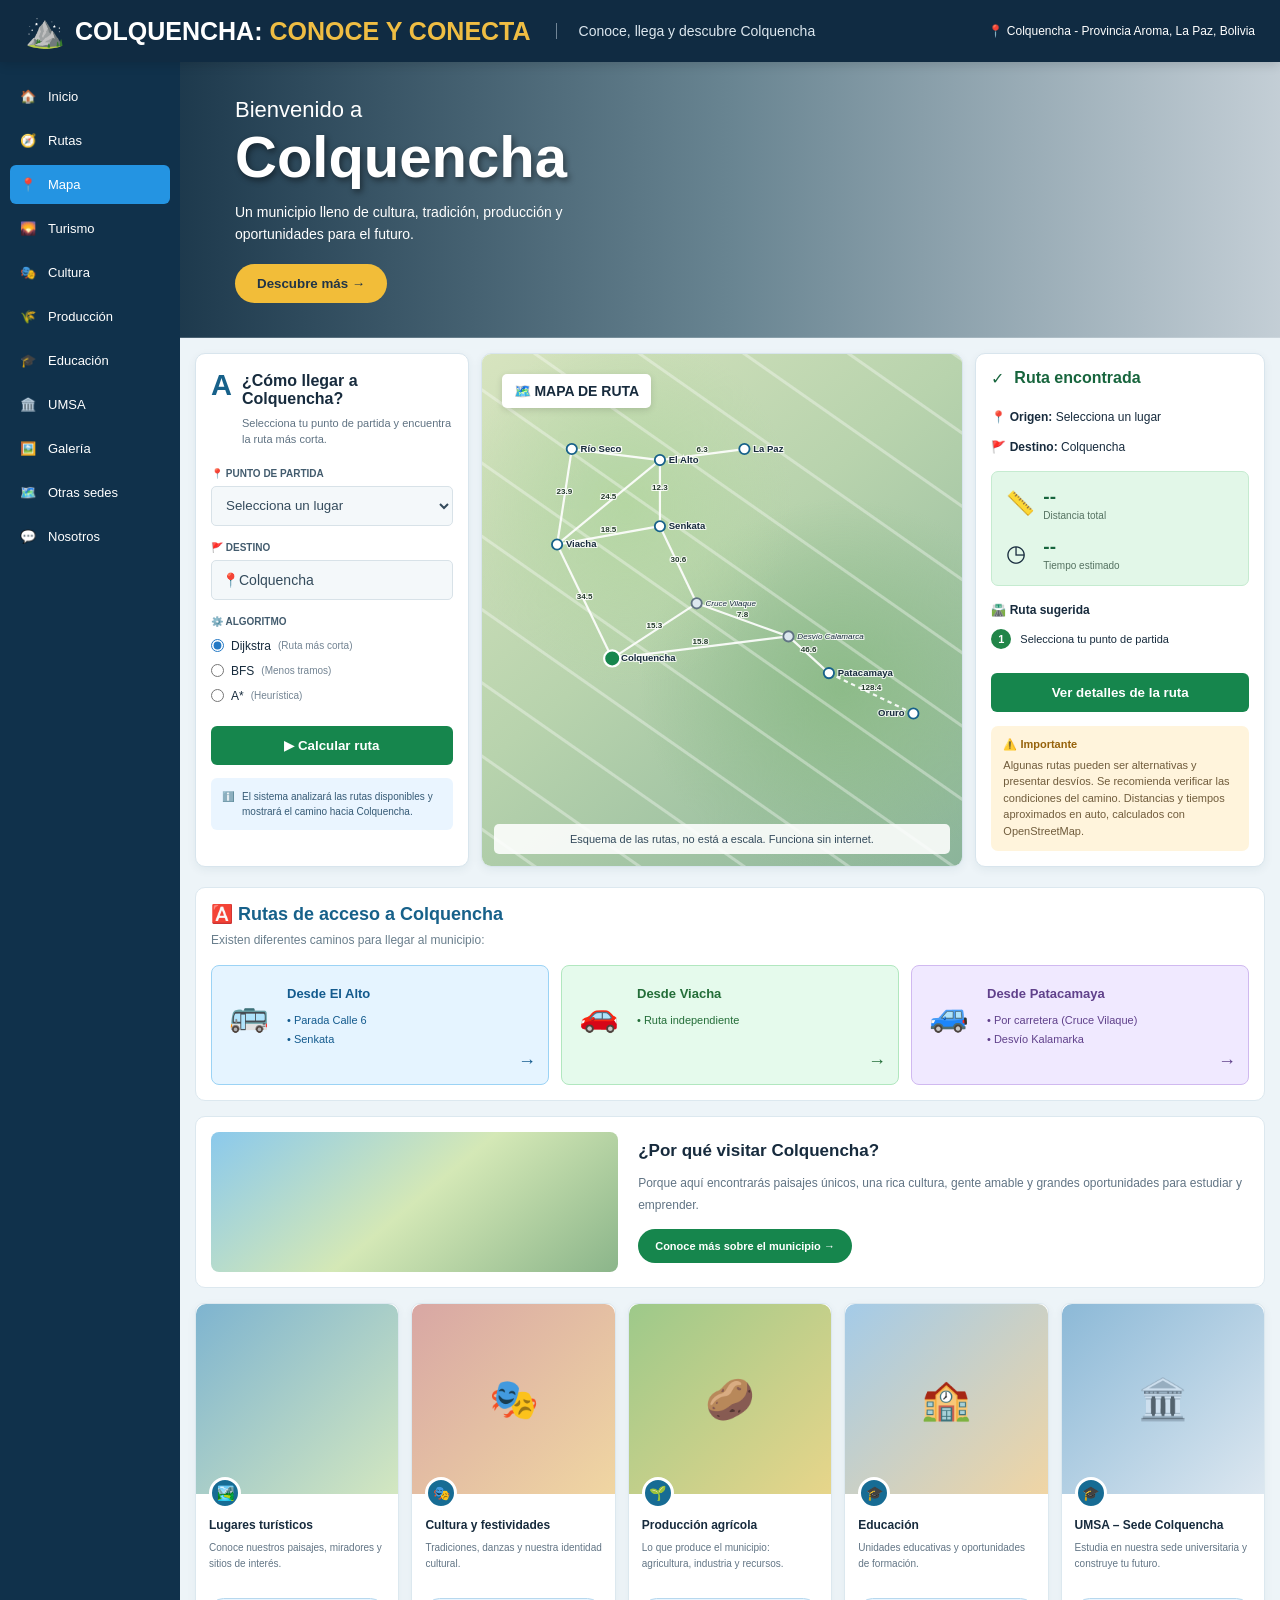
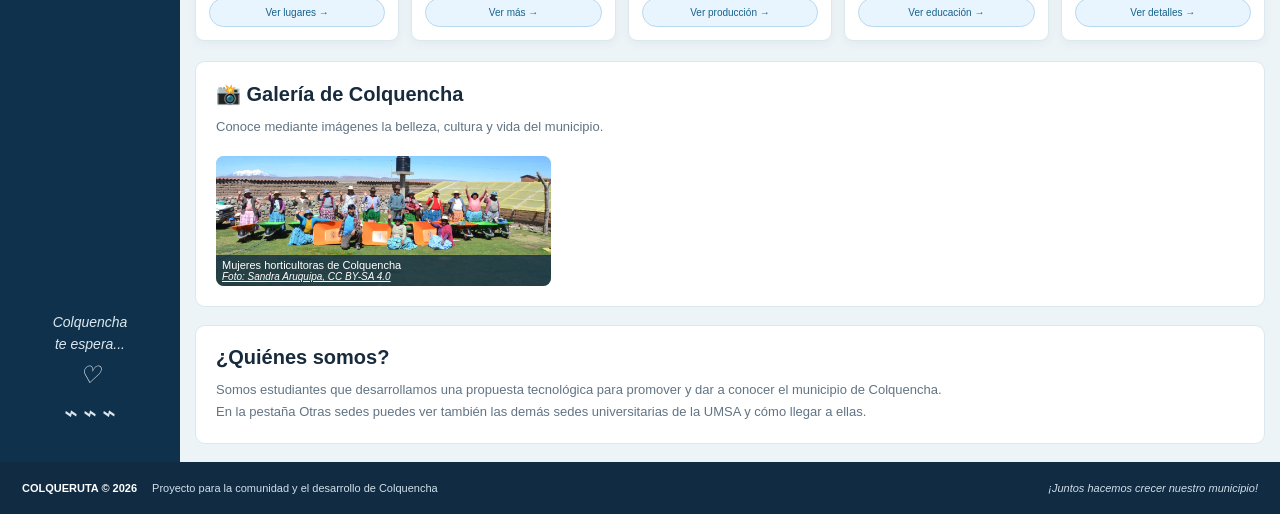
==== commit feee39b1: "Contenido con fuentes para Colquencha y las 16 sedes, fotos de Wikimedia Commons con crédito, sin ma" ====
--- a/index.html
+++ b/index.html
@@ -555,7 +555,7 @@
                 </p>
 
                 <!-- Las fotos las arma script.js con "galeria" de los datos de la sede -->
-                <div class="galeria-box" id="galeria"></div>
+                <div class="galeria-box" id="galeriaFotos"></div>
 
             </section>
 
--- a/estilo.css
+++ b/estilo.css
@@ -1206,8 +1206,8 @@
 
 /* ==============================
    18. VERSIÓN 2: LAS SEDES DE LA UMSA
-   La barra de sedes, la sección de sedes, la galería con
-   fotos y las marcas [COMPLETAR].
+   La barra de sedes, la sección de sedes y la galería con
+   fotos y su crédito.
 ============================== */
 
 /* Barra de sedes: una fila que se desplaza de lado, un enlace por sede */
@@ -1316,14 +1316,6 @@
 
 .sedes-fuente {
     font-size: 11px !important;
-}
-
-/* Lo que el grupo tiene que completar se ve resaltado */
-.completar,
-.detalle-seccion li.completar {
-    background: #fff3b0;
-    color: #6b5212;
-    font-style: normal;
 }
 
 /* Galería: foto si está, ícono con leyenda si falta */
@@ -1538,3 +1530,9 @@
 [hidden] {
     display: none !important;
 }
+
+/* El crédito de cada foto: autor y licencia, con enlace a su página en Wikimedia Commons */
+.galeria-box figcaption a {
+    color: inherit;
+    text-decoration: underline;
+}
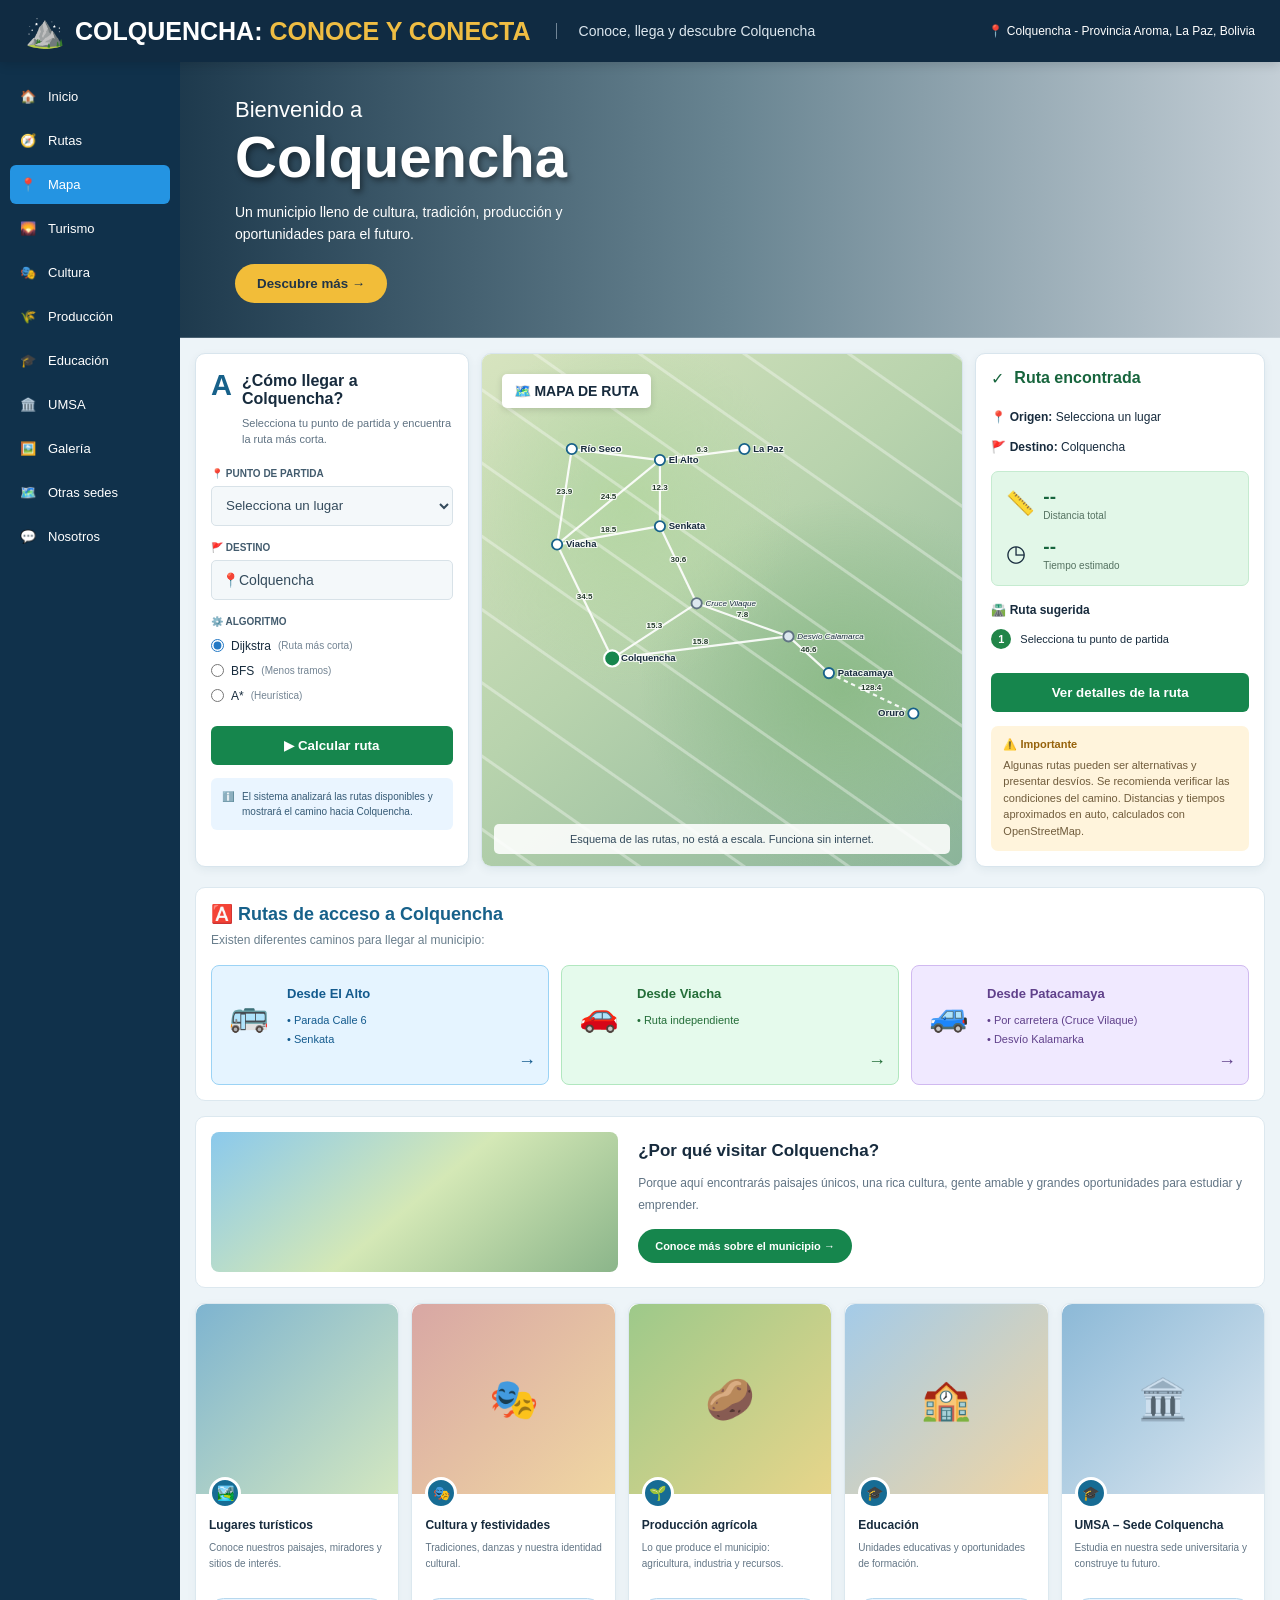
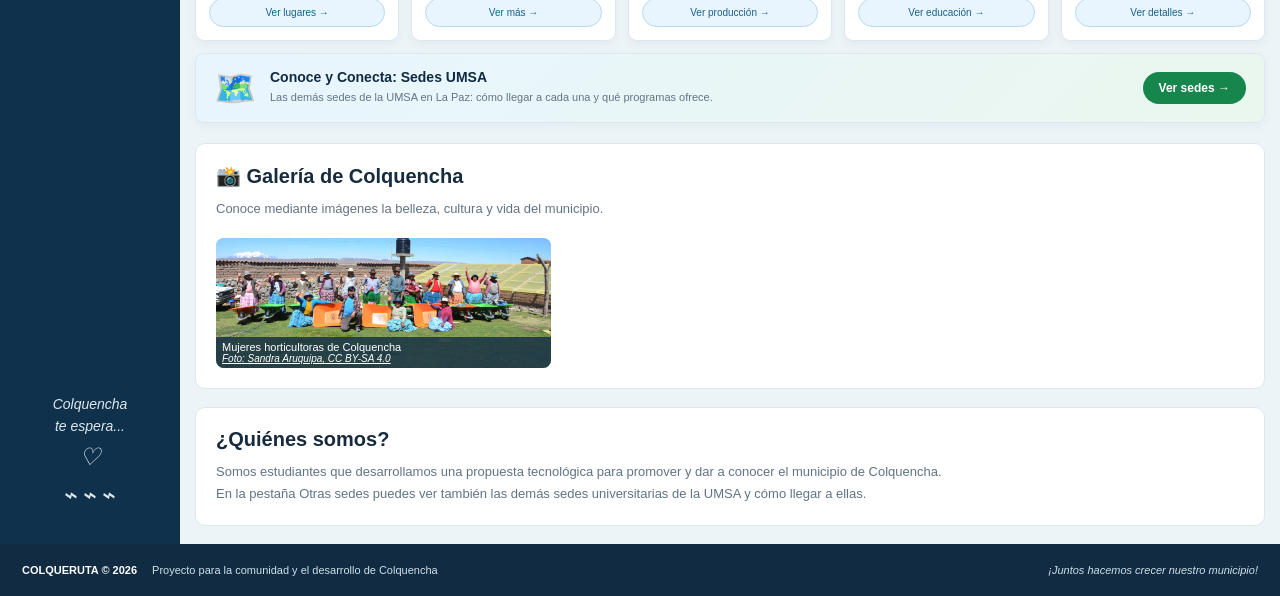
==== commit 904cb019: "Botón «Conoce y Conecta: Sedes UMSA» debajo de la tarjeta UMSA (pedido del grupo)" ====
--- a/index.html
+++ b/index.html
@@ -537,6 +537,28 @@
                         </button>
 
                     </div>
+
+                </article>
+
+
+                <!-- ENLACE A LAS OTRAS SEDES (pedido del grupo): una tarjeta ancha, debajo de las demás -->
+                <article class="categoria-card enlace-sedes">
+
+                    <a href="otras-sedes.html">
+
+                        <span class="enlace-sedes-icono">🗺️</span>
+
+                        <div class="enlace-sedes-texto">
+                            <h3>Conoce y Conecta: Sedes UMSA</h3>
+                            <p>
+                                Las demás sedes de la UMSA en La Paz: cómo llegar
+                                a cada una y qué programas ofrece.
+                            </p>
+                        </div>
+
+                        <span class="enlace-sedes-boton">Ver sedes →</span>
+
+                    </a>
 
                 </article>
 
--- a/estilo.css
+++ b/estilo.css
@@ -1536,3 +1536,69 @@
     color: inherit;
     text-decoration: underline;
 }
+
+/* ==============================
+   20. ENLACE "CONOCE Y CONECTA: SEDES UMSA"
+   Una tarjeta ancha debajo de las demás, que lleva a la pestaña
+   "Otras sedes" (pedido del grupo).
+============================== */
+
+.enlace-sedes {
+    grid-column: 1 / -1;
+    background: linear-gradient(135deg, #e8f5ff, #eaf7ee);
+}
+
+.enlace-sedes a {
+    display: flex;
+    align-items: center;
+    gap: 14px;
+    padding: 14px 18px;
+    color: inherit;
+    text-decoration: none;
+}
+
+.enlace-sedes-icono {
+    font-size: 34px;
+    flex-shrink: 0;
+}
+
+.enlace-sedes-texto {
+    flex: 1;
+    min-width: 0;
+}
+
+.enlace-sedes h3 {
+    font-size: 14px;
+    margin-bottom: 4px;
+    color: #102b42;
+}
+
+.enlace-sedes p {
+    min-height: 0;
+    font-size: 11px;
+}
+
+.enlace-sedes-boton {
+    flex-shrink: 0;
+    padding: 9px 16px;
+    border-radius: 18px;
+    background: #16864d;
+    color: white;
+    font-size: 12px;
+    font-weight: bold;
+}
+
+.enlace-sedes a:hover .enlace-sedes-boton {
+    background: #126e3f;
+}
+
+@media (max-width: 700px) {
+    .enlace-sedes a {
+        flex-wrap: wrap;
+    }
+
+    .enlace-sedes-boton {
+        width: 100%;
+        text-align: center;
+    }
+}
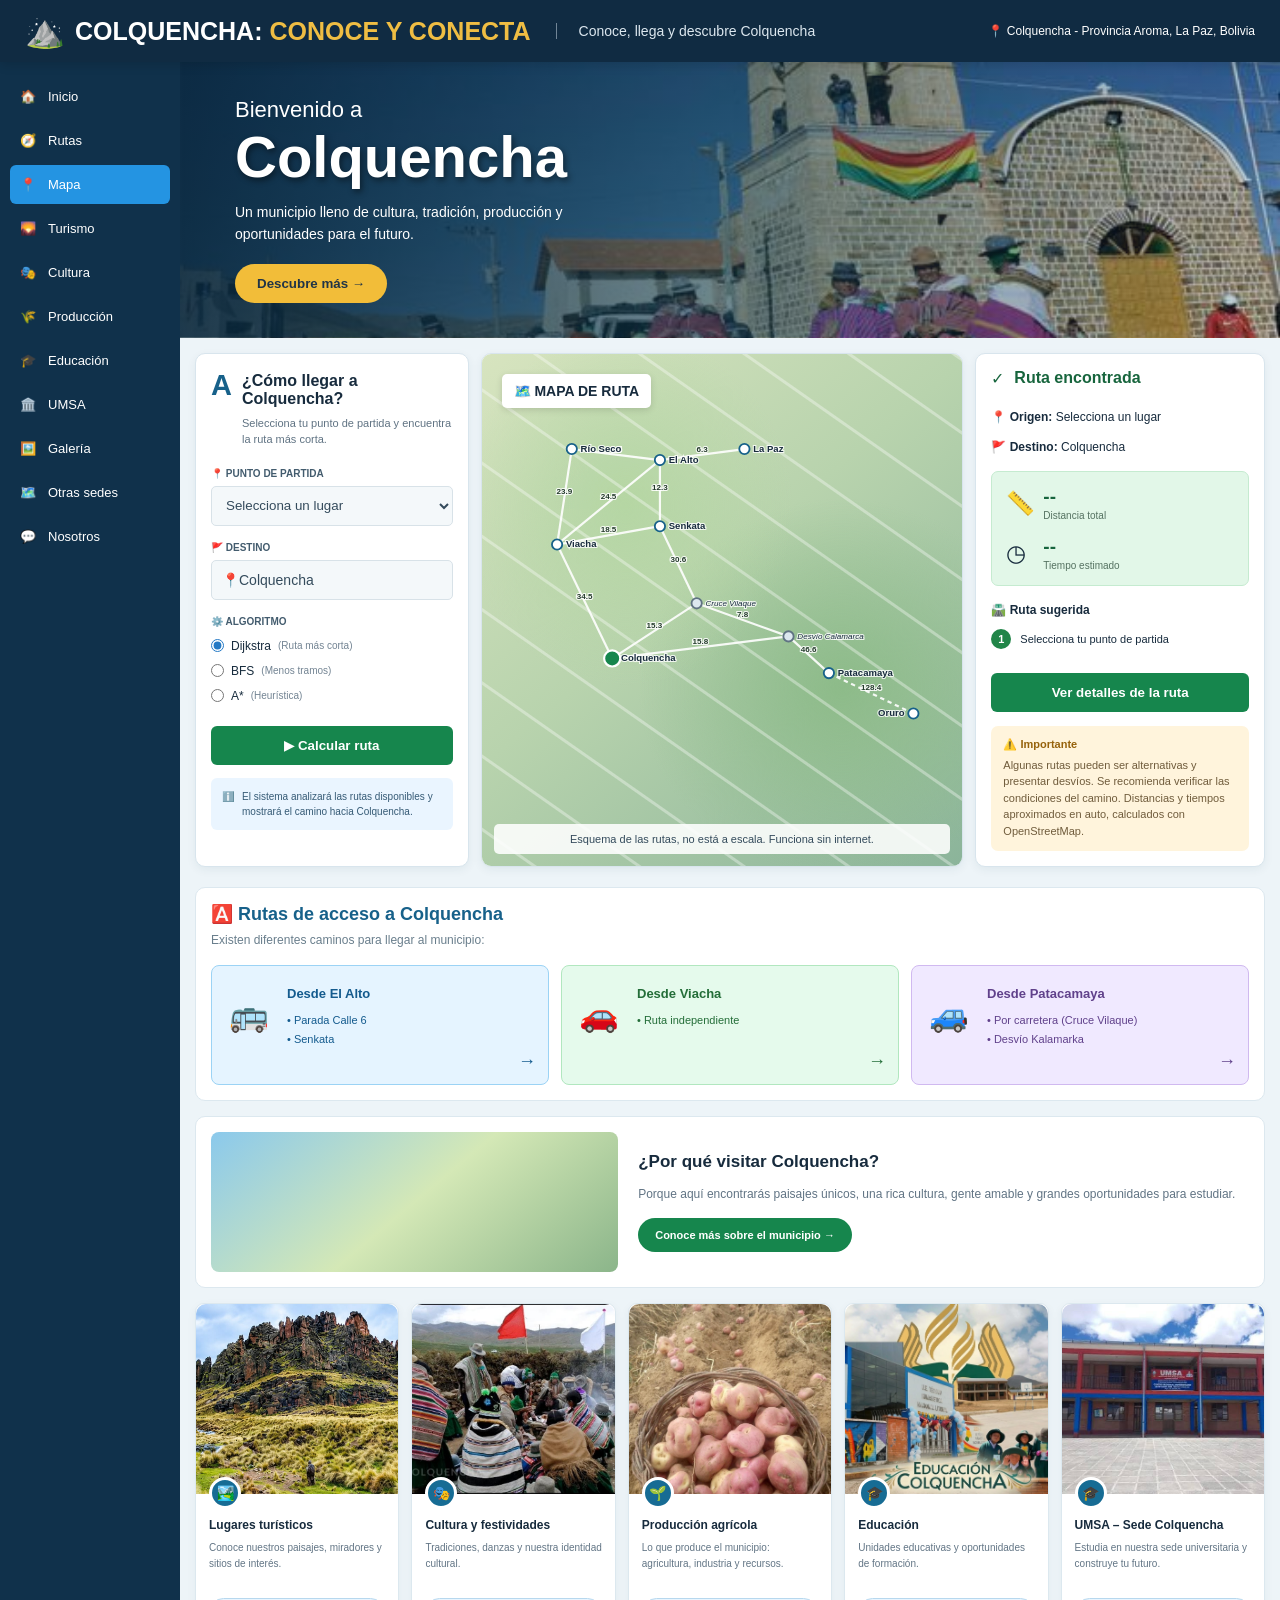
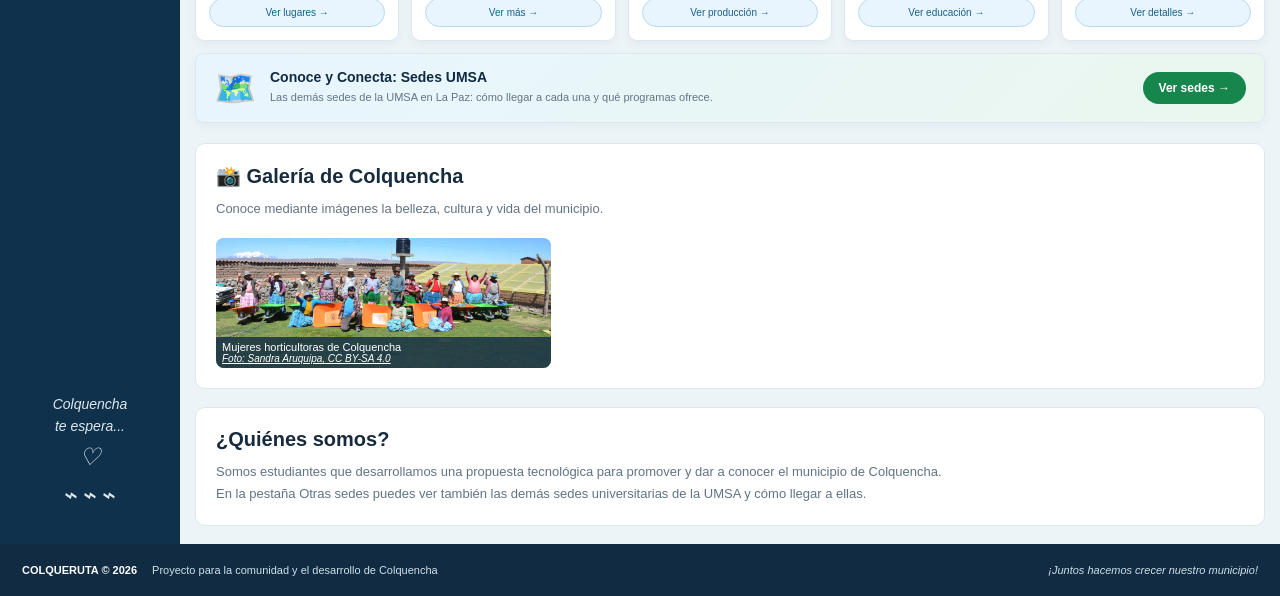
==== commit a886f917: "Versión 2.1 del grupo: páginas de turismo, cultura, producción, educación y UMSA, con sus fotos y vi" ====
--- a/index.html
+++ b/index.html
@@ -380,7 +380,7 @@
                     <p>
                         Porque aquí encontrarás paisajes únicos,
                         una rica cultura, gente amable y grandes
-                        oportunidades para estudiar y emprender.
+                        oportunidades para estudiar.
                     </p>
 
                     <button>
@@ -400,7 +400,7 @@
                 <article id="turismo" class="categoria-card">
 
                     <div class="categoria-imagen turismo-img">
-                        <img src="img/colquencha/imgpro2.webp" alt="Lugar turístico del municipio" id="imagenTurismo">
+                        <img src="img/colquencha/ciudaddepiedra1.jpeg" alt="Lugar turístico del municipio" id="imagenTurismo">
                     </div>
 
                     <div class="categoria-contenido">
@@ -416,7 +416,7 @@
                             miradores y sitios de interés.
                         </p>
 
-                        <button>
+                        <button onclick="window.location.href='lugaresturisticos.html'">
                             Ver lugares →
                         </button>
 
@@ -429,7 +429,7 @@
                 <article id="cultura" class="categoria-card">
 
                     <div class="categoria-imagen cultura-img">
-                        🎭
+                        <img src="img/colquencha/cultur2.jpeg" alt="festividades de Colquencha" id="imagenCultura">
                     </div>
 
                     <div class="categoria-contenido">
@@ -445,7 +445,7 @@
                             identidad cultural.
                         </p>
 
-                        <button>
+                        <button  onclick="window.location.href='cultura.html'">
                             Ver más →
                         </button>
 
@@ -458,7 +458,7 @@
                 <article id="produccion" class="categoria-card">
 
                     <div class="categoria-imagen produccion-img">
-                        🥔
+                         <img src="img/colquencha/papaagri1.jpeg" alt="festividades de Colquencha" id="imagenCultura">
                     </div>
 
                     <div class="categoria-contenido">
@@ -474,7 +474,7 @@
                             agricultura, industria y recursos.
                         </p>
 
-                        <button>
+                        <button onclick="window.location.href='produccion.html'">
                             Ver producción →
                         </button>
 
@@ -487,7 +487,7 @@
                 <article id="educacion" class="categoria-card">
 
                     <div class="categoria-imagen educacion-img">
-                        🏫
+                        <img src="img/colquencha/educacol.jpeg" alt="festividades de Colquencha" id="imagenCultura">
                     </div>
 
                     <div class="categoria-contenido">
@@ -503,7 +503,7 @@
                             oportunidades de formación.
                         </p>
 
-                        <button>
+                        <button onclick="window.location.href='educacion.html'">
                             Ver educación →
                         </button>
 
@@ -516,7 +516,7 @@
                 <article id="umsa" class="categoria-card">
 
                     <div class="categoria-imagen umsa-img">
-                        🏛️
+                        <img src="img/colquencha/umsa1.jpeg" alt="festividades de Colquencha" id="imagenCultura">
                     </div>
 
                     <div class="categoria-contenido">
@@ -532,7 +532,7 @@
                             universitaria y construye tu futuro.
                         </p>
 
-                        <button>
+                        <button onclick="window.location.href='UMSACO.html'">
                             Ver detalles →
                         </button>
 
--- a/estilo.css
+++ b/estilo.css
@@ -1602,3 +1602,41 @@
         text-align: center;
     }
 }
+
+/* ==============================
+   21. OTRA SEDE: SOLO LA TARJETA DE LA UMSA
+   Es la única tarjeta, así que ocupa el ancho, con la imagen al costado.
+============================== */
+
+.categoria-card.sola {
+    grid-column: 1 / -1;
+    display: grid;
+    grid-template-columns: minmax(160px, 1fr) 3fr;
+}
+
+.categoria-card.sola .categoria-imagen {
+    position: relative;
+    height: auto;
+    min-height: 200px;
+    border-radius: 0;
+}
+
+/* La foto de la sede llena su lado sin estirar la tarjeta: el alto lo pone el texto */
+.categoria-card.sola .categoria-imagen img {
+    position: absolute;
+    inset: 0;
+}
+
+.categoria-card.sola .icono-categoria {
+    margin-top: 0;
+}
+
+@media (max-width: 700px) {
+    .categoria-card.sola {
+        grid-template-columns: 1fr;
+    }
+
+    .categoria-card.sola .categoria-imagen {
+        height: 140px;
+    }
+}
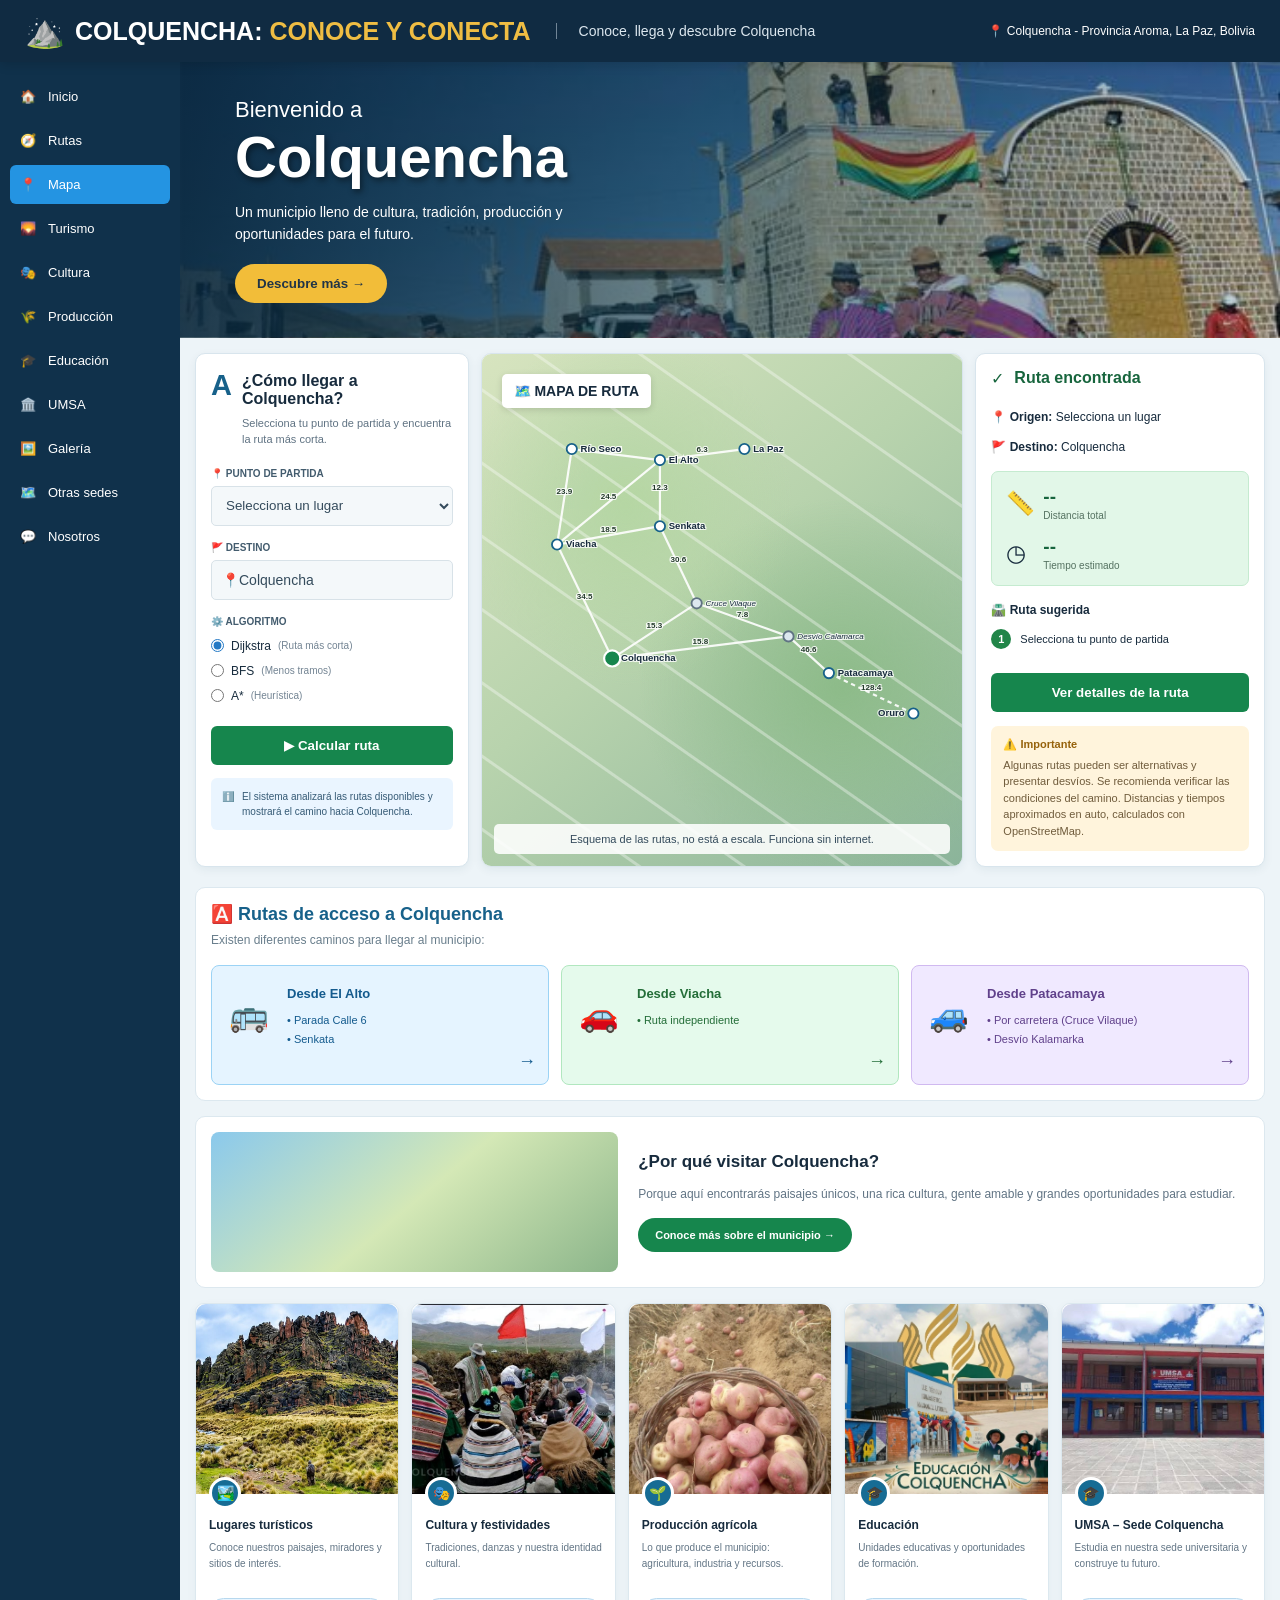
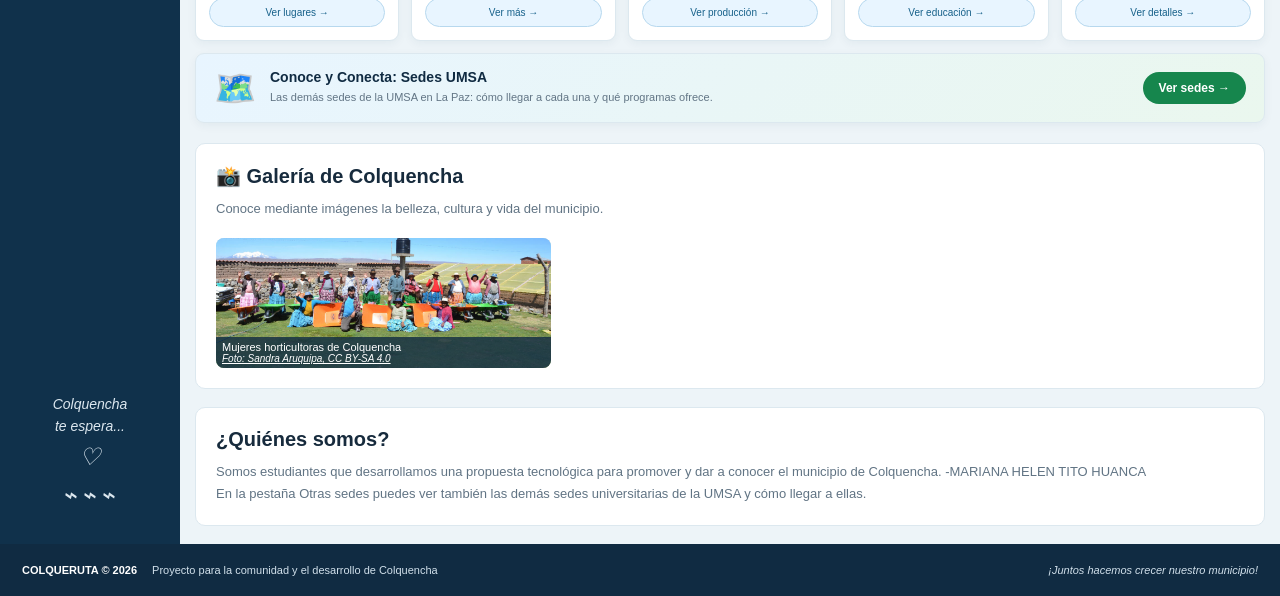
==== commit 3e1fbaf0: "mi nombre" ====
--- a/index.html
+++ b/index.html
@@ -591,6 +591,7 @@
                     Somos estudiantes que desarrollamos
                     una propuesta tecnológica para promover
                     y dar a conocer el municipio de Colquencha.
+                    -MARIANA HELEN TITO HUANCA
                 </p>
 
                 <p>
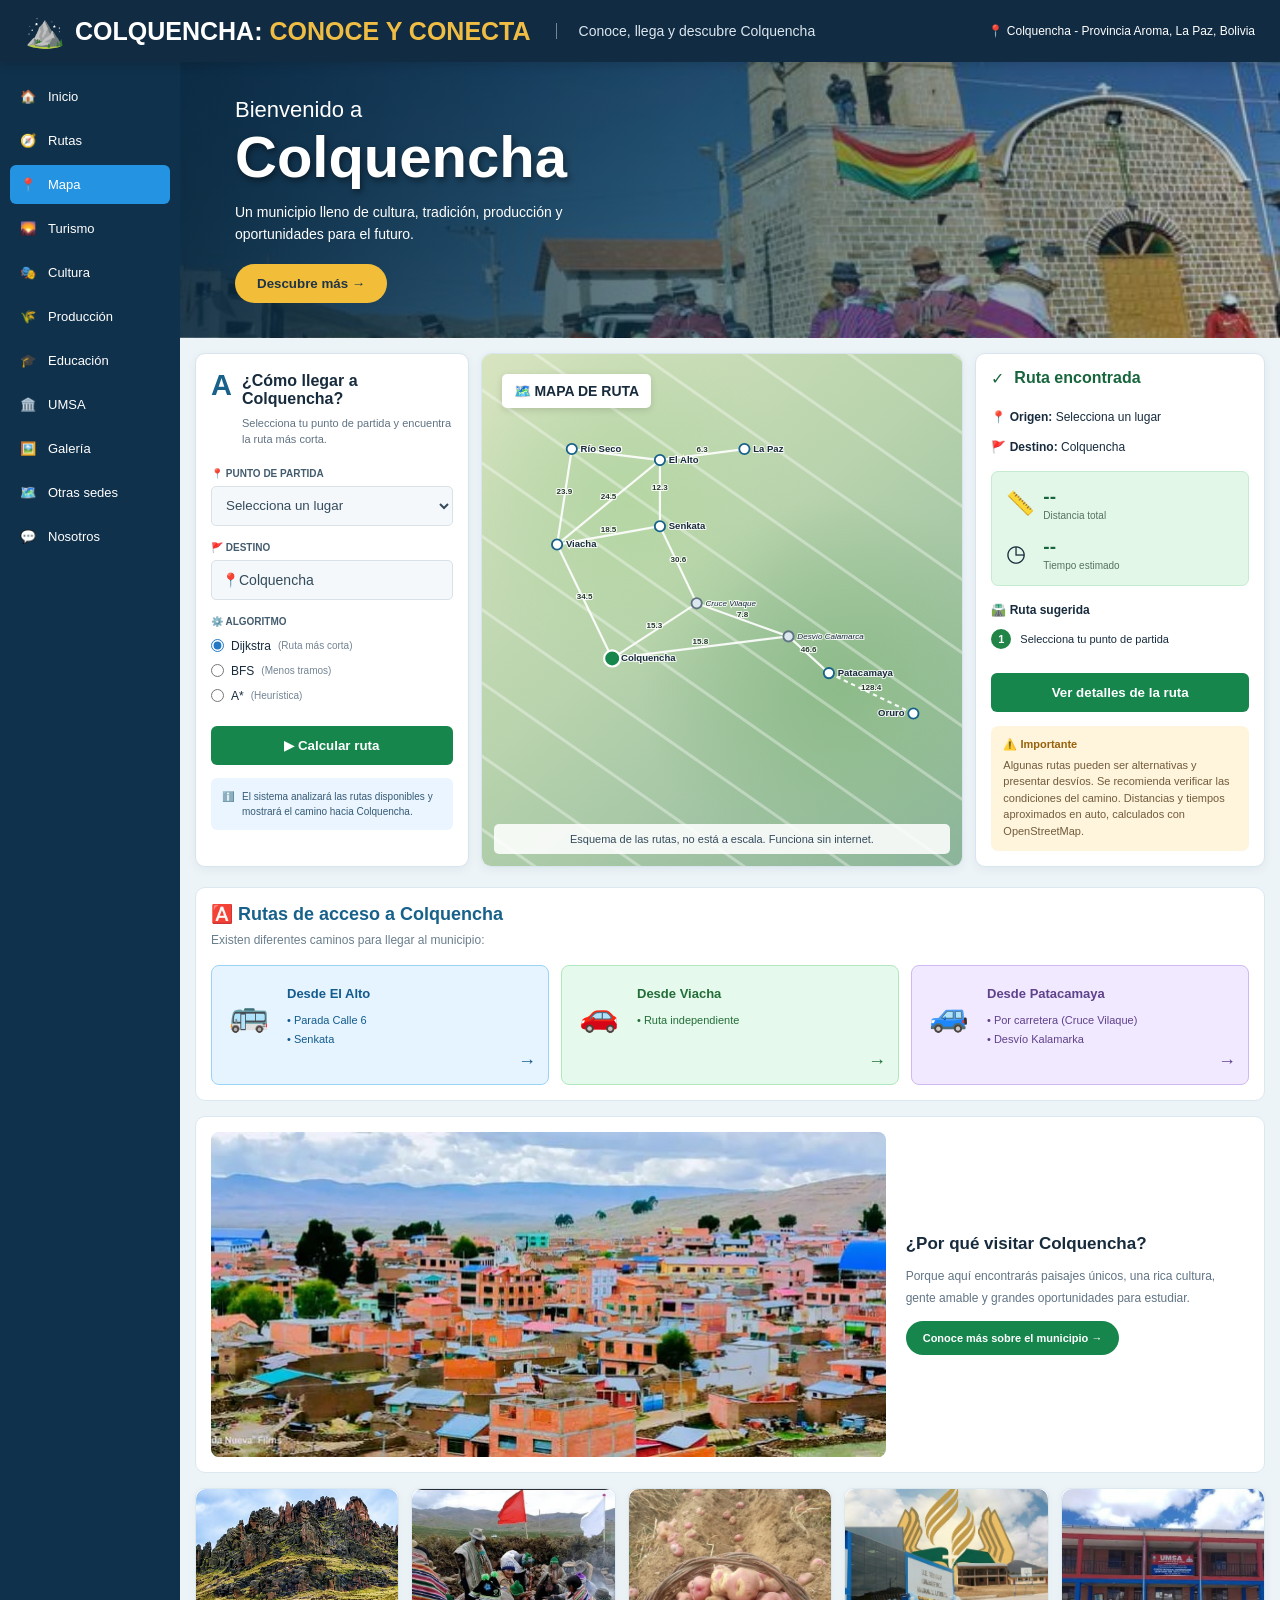
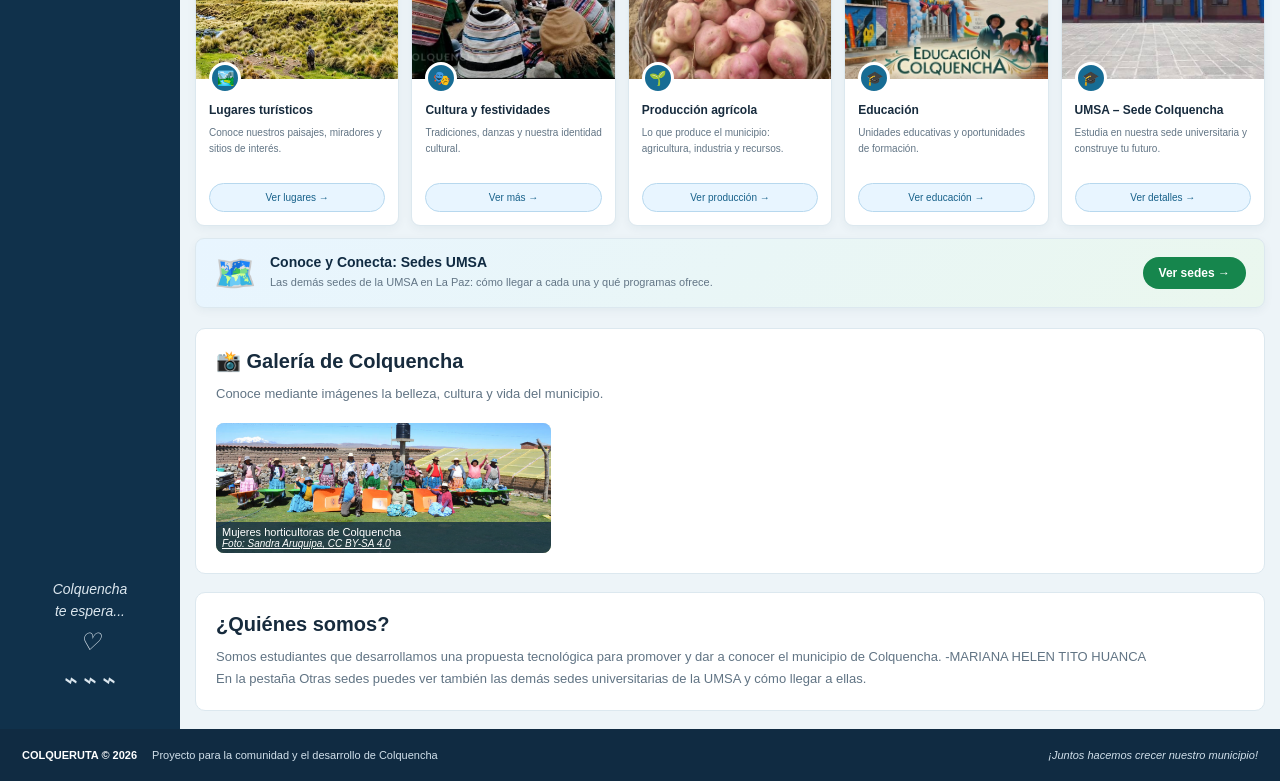
==== commit 9151bb48: "Actualización de páginas e imágenes de Colquencha" ====
--- a/index.html
+++ b/index.html
@@ -370,7 +370,7 @@
             <section class="visitar">
 
                 <div class="visitar-imagen">
-                    <img src="img/colquencha/imapro.webp" alt="Paisaje del municipio" id="imagenVisitar">
+                    <img src="img/colquencha/porquevisitarcolquencha.jpeg" alt="Paisaje del municipio" id="imagenVisitar">
                 </div>
 
                 <div class="visitar-texto">
--- a/estilo.css
+++ b/estilo.css
@@ -680,26 +680,48 @@
    11. POR QUÉ VISITAR
 ============================== */
 
+
+/* 11. POR QUÉ VISITAR */
+
 .visitar {
     margin: 0 15px 15px;
     padding: 15px;
     display: grid;
-    grid-template-columns: minmax(120px, 0.8fr) 1.2fr;
-    gap: 20px;
+    grid-template-columns: 65% 35%;
+    gap: 0;
     align-items: center;
     background: white;
     border: 1px solid #dce8ef;
     border-radius: 10px;
+    box-sizing: border-box;
+    overflow: hidden;
 }
 
 .visitar-imagen {
-    min-height: 140px;
-    display: grid;
-    place-items: center;
+    width: 100%;
+    height: 325px;
+    min-width: 0;
+    overflow: hidden;
     border-radius: 8px;
-    background: linear-gradient(140deg, #8bc9ec, #d4e8b6, #8bb58a);
-    font-size: 55px;
-}
+    box-sizing: border-box;
+}
+
+.visitar-imagen img {
+    width: 100%;
+    height: 100%;
+    display: block;
+    object-fit: cover;
+    object-position: center;
+}
+
+.visitar-texto {
+    width: 100%;
+    min-width: 0;
+    padding: 15px 20px;
+    box-sizing: border-box;
+    overflow-wrap: break-word;
+}
+
 
 .visitar-texto h2 {
     font-size: 17px;
